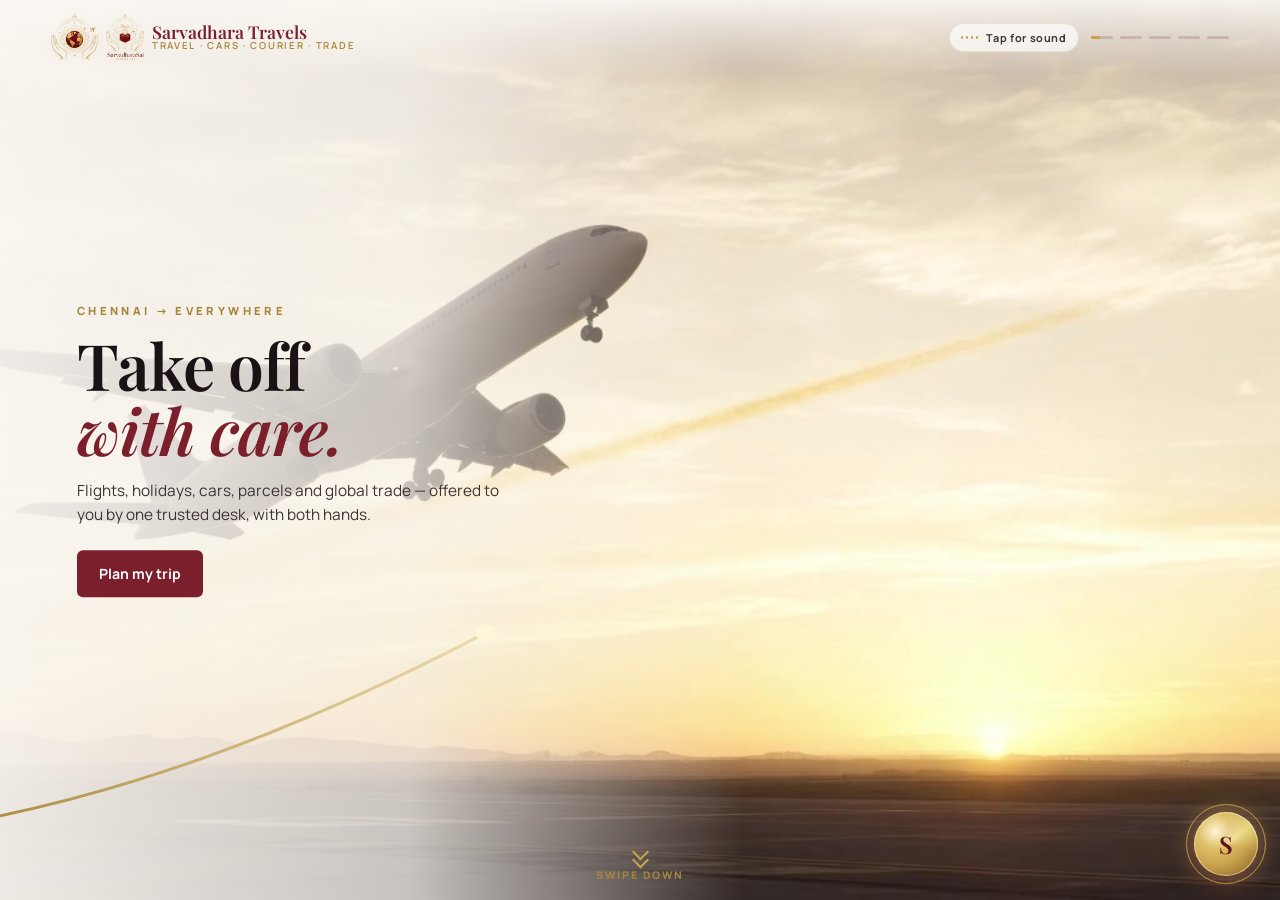
==== index.html @ 448e0106 "Sound fades out once any booking/enquiry starts" ====
<!doctype html><html lang="en"><head>
  <meta charset="UTF-8" />
  <meta name="viewport" content="width=device-width, initial-scale=1.0" />
  <meta name="google-site-verification" content="tMx1ZXSPIdaIU8Jpbs2BGnSeSw_jwKxsvkeBCyzR7Ts" />
  <title>Sarvadhara Travels | Travel Agency for India &amp; Worldwide | Flights, Passport &amp; Visa</title>
  <meta name="description" content="Sarvadhara Travels — trusted travel agency serving customers across India and worldwide. Flight, bus &amp; train tickets; passport &amp; visa assistance (Gulf, Asia, UK, USA, Schengen); tours; cargo; pet transport; export &amp; import. Assistance only — not a government office." />
  <meta name="keywords" content="travel agency India, online travel agency, international flight tickets, travel agency Chennai, flight tickets Chennai, passport assistance, visa assistance, tour packages, cargo, pet transport, spices export, coconut oil export, rice wheat export, SarvadharaSai Enterprises" />
  <meta name="robots" content="index, follow" />
  <link rel="canonical" href="https://sarvadharatravels.in/" />
  <link rel="icon" href="/favicon.ico" sizes="any" />
  <link rel="icon" type="image/png" sizes="48x48" href="/favicon-48.png" />
  <link rel="icon" type="image/png" sizes="96x96" href="/favicon-96.png" />
  <link rel="icon" type="image/png" sizes="192x192" href="/favicon-192.png" />
  <link rel="apple-touch-icon" sizes="180x180" href="/apple-touch-icon.png" />
  <link rel="manifest" href="/site.webmanifest" />
  <meta name="theme-color" content="#7A1F2B" />
  <meta property="og:type" content="website" />
  <meta property="og:site_name" content="Sarvadhara Travels" />
  <meta property="og:title" content="Sarvadhara Travels | Travel Agency for India &amp; Worldwide" />
  <meta property="og:description" content="Tickets, passport &amp; visa assistance, tours, cargo, pet transport, and export &amp; import — Chennai to the world. We assist — we are not a government office." />
  <meta property="og:url" content="https://sarvadharatravels.in/" />
  <meta property="og:image" content="https://sarvadharatravels.in/logo-512.png" />
  <meta property="og:locale" content="en_IN" />
  <meta name="twitter:card" content="summary_large_image" />
  <meta name="twitter:title" content="Sarvadhara Travels | Travel Agency Chennai &amp; Tamil Nadu" />
  <meta name="twitter:description" content="Flights, IRCTC, passport &amp; visa assistance, tours, cargo, pet transport, export &amp; import. Chennai &amp; across India." />
  
  <script type="application/ld+json">
  {
    "@context": "https://schema.org",
    "@graph": [
      {
        "@type": "Organization",
        "@id": "https://sarvadharatravels.in/#organization",
        "name": "Sarvadhara Travels",
        "url": "https://sarvadharatravels.in/",
        "logo": {
          "@type": "ImageObject",
          "url": "https://sarvadharatravels.in/logo-512.png",
          "width": 512,
          "height": 512
        },
        "image": "https://sarvadharatravels.in/logo-512.png",
        "email": "sarvadharatravels@gmail.com",
        "telephone": "+91-9940299543",
        "address": {
          "@type": "PostalAddress",
          "addressLocality": "Chennai",
          "addressRegion": "Tamil Nadu",
          "addressCountry": "IN"
        }
      },
      {
        "@type": "TravelAgency",
        "@id": "https://sarvadharatravels.in/#travelagency",
        "name": "Sarvadhara Travels",
        "url": "https://sarvadharatravels.in/",
        "email": "sarvadharatravels@gmail.com",
        "telephone": "+91-9940299543",
        "image": "https://sarvadharatravels.in/logo-512.png",
        "logo": "https://sarvadharatravels.in/logo-512.png",
        "priceRange": "$$",
        "address": {
          "@type": "PostalAddress",
          "addressLocality": "Chennai",
          "addressRegion": "Tamil Nadu",
          "addressCountry": "IN"
        },
        "areaServed": [
          {"@type": "City", "name": "Chennai"},
          {"@type": "Country", "name": "India"},
          {"@type": "Place", "name": "Worldwide"}
        ],
        "parentOrganization": {"@id": "https://sarvadharatravels.in/#organization"},
        "description": "Trusted travel agency for customers across India and worldwide, based in Chennai — flight, bus and train tickets; passport and visa application assistance; customised tours; domestic and international cargo; pet transport; export and import via SarvadharaSai Enterprises. We assist and arrange — we are not a government office, embassy or carrier."
      }
    ]
  }
  </script>
<link rel="preconnect" href="https://fonts.googleapis.com"><link rel="preconnect" href="https://fonts.gstatic.com" crossorigin>
<link href="https://fonts.googleapis.com/css2?family=Playfair+Display:ital,wght@0,500;0,600;0,700;1,500;1,600&family=Manrope:wght@400;500;600;700;800&display=swap" rel="stylesheet">
<link rel="stylesheet" href="3d/sarathi.css">
<style>
:root{--cream:#faf7f2;--maroon:#7A1F2B;--maroon-deep:#5c1520;--gold:#c9a24d;--gold-bright:#e0c06a;--gold-deep:#a6853a;--ink:#1a1214;--ink-soft:#3d3336;--muted:#6a6064;--line:#e8dfd0;--font:"Manrope",system-ui,sans-serif;--display:"Playfair Display",Georgia,serif}
*{box-sizing:border-box;margin:0;padding:0}html,body{height:100%;overflow:hidden;background:var(--cream);font-family:var(--font);color:var(--ink);-webkit-font-smoothing:antialiased}
body.free{overflow:auto}
.snd{display:inline-flex;align-items:center;gap:3px;background:rgba(255,255,255,.7);border:1px solid var(--line);border-radius:30px;padding:6px 11px;font:700 .68rem var(--font);color:var(--ink-soft);cursor:pointer;letter-spacing:.06em}.snd i{width:2px;height:10px;background:var(--gold);border-radius:2px;animation:eq 1s ease-in-out infinite}.snd i:nth-child(2){animation-delay:.2s}.snd i:nth-child(3){animation-delay:.4s}.snd span{margin-left:5px;white-space:nowrap}@media(max-width:820px){.snd{padding:6px 9px;font-size:.62rem}.brand span{font-size:1rem}}.snd.off i,.snd.wait i{animation:none;height:3px}@keyframes eq{50%{transform:scaleY(.3)}}
nav{position:fixed;top:0;left:0;right:0;z-index:30;display:flex;align-items:center;justify-content:space-between;padding:14px 4vw;background:linear-gradient(180deg,rgba(250,247,242,.92),rgba(250,247,242,0))}
.brand{display:flex;align-items:center;gap:8px;text-decoration:none}.brand img{height:46px;width:auto;filter:drop-shadow(0 1px 6px rgba(201,162,77,.35))}.brand span{font-family:var(--display);font-weight:600;font-size:1.1rem;color:var(--maroon);line-height:1.1}.brand small{display:block;font-family:var(--font);font-size:.6rem;letter-spacing:.18em;color:var(--gold-deep);text-transform:uppercase}
.dots{display:flex;gap:7px}.dots i{width:22px;height:3px;border-radius:2px;background:rgba(122,31,43,.18);overflow:hidden;position:relative}.dots i b{position:absolute;inset:0;background:var(--gold);transform:scaleX(0);transform-origin:left}
#reel{position:fixed;inset:0;overflow:hidden}
.sc{position:absolute;inset:0;opacity:0;visibility:hidden;transition:opacity 1.1s ease,visibility 0s 1.1s}
.sc.on{opacity:1;visibility:visible;transition:opacity 1.1s ease}
.sc video{position:absolute;inset:0;width:100%;height:100%;object-fit:cover;transform:scale(1.08);transition:transform 9s linear,clip-path 1.2s cubic-bezier(.7,0,.2,1);clip-path:circle(0% at var(--cx,50%) var(--cy,50%))}
.sc.on video{transform:scale(1);clip-path:circle(150% at var(--cx,50%) var(--cy,50%))}
.sc .veil{position:absolute;inset:0;background:linear-gradient(90deg,rgba(250,247,242,.94) 0%,rgba(250,247,242,.75) 32%,rgba(250,247,242,0) 58%)}
.copy{position:absolute;left:6vw;top:50%;transform:translateY(-50%);max-width:520px;z-index:2}
.eyebrow{font-size:.7rem;letter-spacing:.3em;text-transform:uppercase;color:var(--gold-deep);font-weight:800;margin-bottom:14px}
h1,h2{font-family:var(--display);font-weight:600;line-height:1.02;letter-spacing:-.015em;font-size:clamp(2.3rem,5vw,4.6rem)}h1 em,h2 em{font-style:italic;color:var(--maroon);display:block}
.w{display:inline-block;opacity:0;transform:translateY(.6em) rotate(3deg);filter:blur(6px)}
.sc.on .w{animation:wIn .9s cubic-bezier(.2,.8,.2,1) forwards;animation-delay:calc(.5s + var(--i)*.09s)}
@keyframes wIn{to{opacity:1;transform:none;filter:none}}
.lead{font-size:clamp(.95rem,1.2vw,1.08rem);line-height:1.6;color:var(--ink-soft);margin-top:16px;max-width:440px;opacity:0;transition:opacity .8s 1.3s}.sc.on .lead{opacity:1}
.cta{display:inline-flex;margin-top:22px;padding:14px 22px;border-radius:6px;background:var(--maroon);color:#fff;font-weight:700;font-size:.88rem;text-decoration:none;opacity:0;transition:opacity .8s 1.6s}.sc.on .cta{opacity:1}
#thread{position:fixed;inset:0;z-index:5;pointer-events:none;width:100%;height:100%}
#thread path{fill:none;stroke:url(#gg);stroke-width:.32;stroke-linecap:round;filter:drop-shadow(0 0 6px rgba(224,192,106,.9))}
#spark{fill:#fff6d8;filter:drop-shadow(0 0 10px #e0c06a) drop-shadow(0 0 22px #c9a24d)}
.fin .veil{background:radial-gradient(60% 50% at 50% 50%,rgba(250,247,242,0),rgba(250,247,242,.6))}
.fin .copy{left:0;right:0;top:auto;bottom:9vh;transform:none;margin:auto;text-align:center;max-width:none}
.fin-name{font-family:var(--display);font-size:clamp(3rem,8vw,6.4rem);font-weight:600;background:linear-gradient(100deg,#a6853a,#c9a24d 45%,#fff3cf 55%,#a6853a);background-size:250% 100%;-webkit-background-clip:text;background-clip:text;color:transparent;animation:sh 4s linear infinite}@keyframes sh{to{background-position:-250% 0}}
.fin-mean{display:flex;justify-content:center;gap:28px;color:var(--ink-soft);letter-spacing:.06em}.fin-mean b{font-family:var(--display);font-style:italic;color:var(--maroon);font-size:1.25rem}
.lq{margin-top:18px;background:rgba(255,255,255,.88);backdrop-filter:blur(8px);border:1px solid var(--gold);border-radius:12px;padding:12px;max-width:420px;opacity:0;transition:opacity .8s 1.8s}.sc.on .lq{opacity:1}
.lq-row{display:grid;grid-template-columns:1fr 1fr .8fr;gap:8px}.lq label span{display:block;font-size:.58rem;letter-spacing:.12em;text-transform:uppercase;color:var(--muted);font-weight:800}
.lq input{width:100%;border:0;border-bottom:1px solid var(--line);background:transparent;font:700 .95rem var(--font);padding:4px 0;outline:none}.lq input:focus{border-color:var(--gold)}
.lq-go{width:100%;margin-top:10px;padding:11px;border:0;border-radius:6px;background:var(--maroon);color:#fff;font:700 .86rem var(--font);cursor:pointer}
.lq-msg{font-size:.74rem;color:var(--muted);margin-top:8px}.lq-list{list-style:none;max-height:170px;overflow:auto}.lq-list li{display:flex;justify-content:space-between;gap:8px;align-items:center;padding:7px 0;border-top:1px solid var(--line);font-size:.8rem}.lq-list b{font-family:var(--display);color:var(--maroon);font-size:1.05rem}.lq-list a{color:var(--maroon);font-weight:800;text-decoration:none;white-space:nowrap}
.swipehint{position:fixed;left:50%;bottom:18px;transform:translateX(-50%);z-index:20;display:flex;flex-direction:column;align-items:center;gap:2px;font-size:.66rem;letter-spacing:.18em;text-transform:uppercase;color:var(--gold-deep);font-weight:800;transition:opacity .6s;pointer-events:none}
.swipehint i{width:12px;height:12px;border-right:2px solid var(--gold);border-bottom:2px solid var(--gold);transform:rotate(45deg);animation:ch 1.6s infinite}.swipehint i+i{animation-delay:.2s;margin-top:-6px}@keyframes ch{0%,100%{opacity:.2}50%{opacity:1}}
body.end .swipehint{opacity:0}@media(max-width:820px){body.s3 .swipehint{opacity:0}}
footer{position:fixed;left:0;right:0;bottom:0;z-index:25;background:#1a1214;color:#e8dccb;padding:26px 6vw 30px;transform:translateY(100%);transition:transform .9s cubic-bezier(.7,0,.2,1);display:flex;flex-wrap:wrap;gap:16px 40px;align-items:center;font-size:.86rem}
body.foot footer{transform:none}footer b{font-family:var(--display);font-size:1.3rem;color:var(--gold-bright);font-weight:600}footer a{color:var(--gold-bright);font-weight:700;text-decoration:none;margin-right:16px}
footer form{display:flex;flex-wrap:wrap;gap:8px;flex-basis:100%}footer input{flex:1 1 160px;background:#2a1f21;border:1px solid #5c4841;border-radius:6px;padding:11px;color:#fff;font:500 .86rem var(--font)}footer button{padding:11px 20px;border:0;border-radius:6px;background:var(--maroon);color:#fff;font:700 .86rem var(--font)}
@media (max-width:820px){.sc .veil{background:linear-gradient(0deg,rgba(250,247,242,.97) 0%,rgba(250,247,242,.88) 38%,rgba(250,247,242,0) 62%)}
.copy{top:auto;bottom:70px;transform:none;left:5vw;right:5vw}h1,h2{font-size:2.15rem}.lead{font-size:.9rem;margin-top:10px}.cta{margin-top:12px}
.has-q .lead{display:none}.lq{margin-top:10px;padding:10px}.lq-list{max-height:130px}.brand img+img,.brand small{display:none}.dots i{width:12px}}
</style></head><body>
<nav><a class="brand" href=""><img src="3d/img/logo-emblem-t.png" alt="Sarvadhara Travels"><img src="3d/img/enterprises-logo-t.png" alt="SarvadharaSai Enterprises"><span>Sarvadhara Travels<small>Travel · Cars · Courier · Trade</small></span></a><div style="display:flex;align-items:center;gap:12px"><button class="snd" id="snd" aria-pressed="true"><i></i><i></i><i></i><i></i><span>Sound on</span></button><div class="dots" id="dots"></div></div></nav>
<svg id="thread" viewBox="0 0 100 100" preserveAspectRatio="none" aria-hidden="true"><defs><linearGradient id="gg" x1="0" x2="1"><stop offset="0" stop-color="#a6853a"/><stop offset=".5" stop-color="#fff3cf"/><stop offset="1" stop-color="#c9a24d"/></linearGradient></defs><path id="tp" d=""/><circle id="spark" r="0.9"/></svg>
<main id="reel">
<section class="sc" data-v="scene1-flight" data-t="M-5 92 C 25 85, 55 60, 105 8"><video muted playsinline preload="none"></video><div class="veil"></div><div class="copy"><p class="eyebrow">Chennai → Everywhere</p><h1>Take off <em>with care.</em></h1><p class="lead">Flights, holidays, cars, parcels and global trade — offered to you by one trusted desk, with both hands.</p><a class="cta" href="https://wa.me/919940299543">Plan my trip</a></div></section>
<section class="sc" data-v="scene2-car" data-t="M105 8 C 80 40, 40 70, -5 78"><video muted playsinline preload="none"></video><div class="veil"></div><div class="copy"><p class="eyebrow">02 · Sarvadhara Car Rentals</p><h2>Land. Drive. <em>Arrive in style.</em></h2><p class="lead">Airport pickups, outstation trips and temple tours — clean cars, courteous drivers, the route already planned.</p><a class="cta" href="https://wa.me/919940299543">Book a car</a></div></section>
<section class="sc" data-v="scene3-courier" data-t="M-5 78 C 30 70, 60 30, 70 45 C 80 60, 55 70, 60 50 C 66 30, 90 30, 105 40"><video muted playsinline preload="none"></video><div class="veil"></div><div class="copy"><p class="eyebrow">03 · SarvadharaSai Courier &amp; Cargo</p><h2>Sealed with care. <em>Delivered to the door.</em></h2><p class="lead">All top carriers in one place. Live prices in seconds, pickup from your door, tracking every kilometre.</p>
<form class="lq" id="liveQuote" novalidate autocomplete="off"><div class="lq-row"><label><span>From PIN</span><input id="lqFrom" inputmode="numeric" maxlength="6" placeholder="600001" required></label><label><span>To PIN</span><input id="lqTo" inputmode="numeric" maxlength="6" placeholder="110001" required></label><label><span>Kg</span><input id="lqKg" type="number" min="0.1" step="0.1" value="1" required></label></div><button class="lq-go" type="submit">Get live quote</button><p class="lq-msg" id="lqMsg" aria-live="polite">Live prices from top carriers, in seconds.</p><ol class="lq-list" id="lqList"></ol></form></div></section>
<section class="sc" data-v="scene4-ship" data-t="M105 40 C 85 55, 75 62, 60 60 S 35 70, 25 66 S 5 72, -5 70"><video muted playsinline preload="none"></video><div class="veil"></div><div class="copy"><p class="eyebrow">04 · SarvadharaSai Export · Import</p><h2>From Indian hands <em>to the world's shelves.</em></h2><p class="lead">Sourcing, documentation and freight for growing brands — spices, textiles and handicrafts, lifted onto the world stage.</p><a class="cta" href="https://wa.me/919940299543">Talk trade</a></div></section>
<section class="sc fin" data-v="scene5-ending" data-t="M-5 70 C 20 75, 35 60, 50 42 C 65 60, 80 75, 105 70 M50 42 m-9 0 a9 9 0 1 0 18 0 a9 9 0 1 0 -18 0"><video muted playsinline preload="none"></video><div class="veil"></div><div class="copy"><h2 class="fin-name">Sarvadhara</h2><div class="fin-mean"><span><b>Sarva</b> · all</span><span><b>Dhara</b> · held</span></div><p class="lead" style="margin:12px auto 0">Every journey, held with both hands.</p></div></section>
</main>
<div class="swipehint" id="hint"><i></i><i></i><span>Swipe down</span></div>
<footer id="foot"><div><b>Every journey starts with a hello.</b><p>Flights, car rentals, parcels or global trade — tell our desk what you have in mind.</p></div><div><a href="tel:+919940299543">Call +91 99402 99543</a><a href="https://wa.me/919940299543">WhatsApp</a><a href="mailto:sarvadharatravels@gmail.com">Email</a><a href="terms.html">Terms</a></div>
<form action="https://formsubmit.co/sarvadharatravels@gmail.com" method="POST"><input type="hidden" name="_subject" value="New enquiry - Sarvadhara Travels"><input type="hidden" name="_captcha" value="false"><input type="hidden" name="_template" value="table"><input type="hidden" name="enquiry_type" value="Homepage enquiry"><input name="name" placeholder="Your name" required><input name="phone" type="tel" placeholder="Phone / WhatsApp" required><input name="message" placeholder="Flights, car, courier or trade?"><button type="submit">Send enquiry</button></form></footer>
<script>
(()=>{const S=[...document.querySelectorAll('.sc')],N=S.length,dots=document.getElementById('dots'),tp=document.getElementById('tp'),sp=document.getElementById('spark'),B=document.body;
const mob=matchMedia('(max-aspect-ratio:1/1)').matches,suf=mob?'-mobile.mp4':'-web.mp4';
S.forEach((s,i)=>{dots.insertAdjacentHTML('beforeend','<i><b></b></i>');s.querySelectorAll('h1,h2:not(.fin-name)').forEach(h=>{let k=0;const wrap=n=>{[...n.childNodes].forEach(c=>{if(c.nodeType==3){const f=document.createDocumentFragment();c.textContent.split(/(\s+)/).forEach(t=>{if(!t.trim()){f.append(t);return}const w=document.createElement('span');w.className='w';w.style.setProperty('--i',k++);w.textContent=t;f.append(w)});c.replaceWith(f)}else wrap(c)})};wrap(h)});
 const v=s.querySelector('video');v.poster='preview/media/'+s.dataset.v+'-poster.jpg';v.addEventListener('ended',()=>{if(cur===i)auto()})});
const bars=[...dots.querySelectorAll('b')];let cur=-1,lock=0,raf=0,foot=false;
const load=i=>{const v=S[i]&&S[i].querySelector('video');if(v&&!v.src){v.src='preview/media/'+S[i].dataset.v+suf;v.preload='auto';v.load()}};
function draw(i){cancelAnimationFrame(raf);tp.setAttribute('d',S[i].dataset.t);const L=tp.getTotalLength();tp.style.strokeDasharray=L;const v=S[i].querySelector('video'),t0=performance.now();
 const step=now=>{const d=(v.duration&&!isNaN(v.duration))?v.duration*1000:8000,p=Math.min(1,Math.max(v.currentTime*1000,(now-t0)*.98)/d),e=p<.5?2*p*p:1-Math.pow(-2*p+2,2)/2;
  tp.style.strokeDashoffset=L*(1-e);const pt=tp.getPointAtLength(L*e);sp.setAttribute('cx',pt.x);sp.setAttribute('cy',pt.y);bars.forEach((b,j)=>b.style.transform='scaleX('+(j<i?1:j==i?p:0)+')');if(p<1)raf=requestAnimationFrame(step)};raf=requestAnimationFrame(step)}
function go(i){if(i<0)return;if(i>=N){setFoot(true);return}if(foot){setFoot(false);if(i===cur)return}if(i===cur)return;
 load(i);load(i+1);const prev=S[cur];cur=i;const s=S[i],v=s.querySelector('video');const sp0=sp.getAttribute('cx');s.style.setProperty('--cx',(sp0||50)+'%');s.style.setProperty('--cy',(sp.getAttribute('cy')||50)+'%');
 S.forEach(x=>x!==s&&x.classList.remove('on'));s.classList.add('on');v.currentTime=0;window.__applySnd&&__applySnd();const pl=v.play();pl&&pl.catch(()=>{});
 if(prev){const pv=prev.querySelector('video');setTimeout(()=>{if(!prev.classList.contains('on'))pv.pause()},1200)}
 B.classList.toggle("end",i===N-1);B.classList.toggle("s3",i===2);draw(i);lock=performance.now()}
function setFoot(on){foot=on;B.classList.toggle('foot',on)}
let held=0;const busy=()=>{const a=document.activeElement;return(a&&a.tagName==='INPUT')||document.querySelector('.has-q')||document.hidden||performance.now()-held<3000};
function auto(){if(busy()){setTimeout(()=>{if(S[cur].querySelector('video').ended)auto()},2500);return}if(cur<N-1)go(cur+1);else setFoot(true)}
const nav=d=>{if(performance.now()-lock<1100)return;lock=performance.now();go(cur+d)};
const skip=t=>t.closest&&(t.closest('input,textarea,.lq-list,#sarathi,.sarathi,footer form'));
addEventListener('wheel',e=>{if(skip(e.target))return;e.preventDefault();if(Math.abs(e.deltaY)>12)nav(e.deltaY>0?1:-1)},{passive:false});
let ty=null;addEventListener('touchstart',e=>{ty=skip(e.target)?null:e.touches[0].clientY},{passive:true});
addEventListener('touchmove',e=>{if(ty!==null)e.preventDefault()},{passive:false});
addEventListener('touchend',e=>{if(ty===null)return;const dy=ty-e.changedTouches[0].clientY;ty=null;if(Math.abs(dy)>40)nav(dy>0?1:-1)},{passive:true});
addEventListener('keydown',e=>{if(skip(e.target))return;if(['ArrowDown','PageDown',' '].includes(e.key)){e.preventDefault();nav(1)}if(['ArrowUp','PageUp'].includes(e.key)){e.preventDefault();nav(-1)}});
document.addEventListener('input',()=>held=performance.now());
document.addEventListener('visibilitychange',()=>{const v=S[cur]&&S[cur].querySelector('video');if(!v)return;document.hidden?v.pause():(!v.ended&&v.play().catch(()=>{}))});
const sb=document.getElementById('snd');let snd=localStorage.getItem('sv-sound')!=='off',unl=false,quiet=false;
const hush=()=>{if(quiet)return;quiet=true;S.forEach(s=>{const v=s.querySelector('video');const f=setInterval(()=>{v.volume=Math.max(0,v.volume-.1);if(v.volume<=0){clearInterval(f);v.muted=true}},40)});sui()};
document.addEventListener('focusin',e=>{if(e.target.matches('input,textarea,select'))hush()});
document.addEventListener('click',e=>{if(e.target.closest('.cta,.lq-go,.lq-list a,footer a,footer button,a[href*="wa.me"],a[href*="tel:"],a[href*="book"],a[href*=".html"],#sarathi,.sarathi,[class*=sarathi]'))hush()},true);
new MutationObserver(()=>{if(B.classList.contains('foot'))hush()}).observe(B,{attributes:true,attributeFilter:['class']});
const sui=()=>{sb.classList.toggle('off',!snd);sb.classList.toggle('wait',snd&&!unl);sb.querySelector('span').textContent=(!snd||quiet)?'Sound off':unl?'Sound on':'Tap for sound';sb.classList.toggle('off',!snd||quiet);sb.setAttribute('aria-pressed',snd)};
window.__applySnd=()=>{S.forEach((s,j)=>{const v=s.querySelector('video');v.muted=!(snd&&unl&&!quiet&&j===cur);v.volume=1})};
const unlock=()=>{if(unl)return;unl=true;sui();__applySnd()};['pointerdown','touchend','keydown','wheel'].forEach(t=>addEventListener(t,unlock,{once:false,passive:true}));
sb.addEventListener('click',e=>{e.stopPropagation();if(!unl){unl=true}else if(quiet){quiet=false;snd=true}else{snd=!snd;localStorage.setItem('sv-sound',snd?'on':'off')}sui();__applySnd()});sui();
go(0)})();
</script>
<script>
(()=>{const f=document.getElementById('liveQuote');if(!f)return;const $=i=>document.getElementById(i),msg=$('lqMsg'),list=$('lqList'),btn=f.querySelector('.lq-go');
const API='https://shiprocket-rates.sarvadhara.workers.dev/rates';const esc=t=>String(t).replace(/[&<>"]/g,c=>({'&':'&amp;','<':'&lt;','>':'&gt;','"':'&quot;'}[c]));
const sec=f.closest('section');addEventListener('scroll',()=>{if(!sec.classList.contains('has-q'))return;const b=sec.getBoundingClientRect();if(b.bottom<innerHeight*.5||b.top>innerHeight*.5){sec.classList.remove('has-q');document.body.classList.remove('q-open')}},{passive:true});
$('lqJump')&&$('lqJump').addEventListener('click',e=>{e.preventDefault();f.scrollIntoView({behavior:'smooth',block:'center'});setTimeout(()=>$('lqFrom').focus({preventScroll:true}),500)});
f.addEventListener('submit',async e=>{e.preventDefault();const a=$('lqFrom').value.trim(),b=$('lqTo').value.trim(),w=parseFloat($('lqKg').value);list.innerHTML='';
 if(!/^\d{6}$/.test(a)){msg.textContent='Enter a 6-digit pickup PIN.';$('lqFrom').focus();return}
 if(!/^\d{6}$/.test(b)){msg.textContent='Enter a 6-digit delivery PIN.';$('lqTo').focus();return}
 if(!(w>0)){msg.textContent='Enter the parcel weight in kg.';$('lqKg').focus();return}
 msg.textContent='Fetching live prices…';btn.disabled=true;
 try{const r=await fetch(API+'?'+new URLSearchParams({pickup:a,delivery:b,weight:String(w),cod:'0'}),{headers:{Accept:'application/json'}});const d=await r.json();
  if(!r.ok||!d.couriers||!d.couriers.length)throw 0;
  const c=d.couriers.slice().sort((x,y)=>x.price-y.price).slice(0,4);
  f.closest('section').classList.add('has-q');document.body.classList.add('q-open');msg.textContent='Best live prices for '+w+' kg, '+a+' to '+b+':';
  list.innerHTML=c.map((x,i)=>{const q=new URLSearchParams({pickup:a,delivery:b,weight:w});return '<li style="animation-delay:'+(i*.09)+'s"><b>₹'+Math.round(x.price)+'</b><span class="n">'+esc(x.name)+(x.etd?'<small>Est. delivery '+esc(x.etd)+'</small>':'')+'</span><a href="courier.html?'+q+'#book">Book →</a></li>'}).join('');
 }catch(_){msg.innerHTML='Live prices are busy right now. <a href="courier.html#book">Get a quote on the courier page</a> or <a href="https://wa.me/919940299543">WhatsApp us</a>.'}
 finally{btn.disabled=false}});})();
</script>
<script src="3d/sarathi.js"></script>
</body></html>
---- 3d/sarathi.css ----
/* Sarathi AI — living gold orb + glass panel. The only floating element on the page. */
.sx-orb{position:fixed;right:22px;bottom:24px;z-index:60;width:64px;height:64px;border-radius:50%;border:0;cursor:pointer;padding:0;background:radial-gradient(circle at 34% 30%,#fff6d6 0%,#e0c06a 28%,#c9a24d 55%,#7a5a1f 100%);box-shadow:0 10px 30px rgba(122,31,43,.35),0 0 0 1px rgba(255,236,180,.6) inset,0 0 26px rgba(224,192,106,.55);transition:transform .5s cubic-bezier(.2,.8,.2,1),box-shadow .5s}
.sx-orb:before,.sx-orb:after{content:"";position:absolute;inset:-8px;border-radius:50%;border:1px solid rgba(201,162,77,.55);animation:sxRing 3.6s ease-out infinite}
.sx-orb:after{animation-delay:1.8s}
@keyframes sxRing{from{transform:scale(.85);opacity:.9}to{transform:scale(1.45);opacity:0}}
.sx-orb .core{position:absolute;inset:0;border-radius:50%;background:conic-gradient(from 0deg,transparent,rgba(255,255,255,.55),transparent 30%);animation:sxSpin 6s linear infinite;mix-blend-mode:overlay}
@keyframes sxSpin{to{transform:rotate(360deg)}}
.sx-orb b{position:relative;font:600 1.5rem/64px "Playfair Display",serif;color:#5c1520}
.sx-orb.near{transform:scale(1.1);box-shadow:0 14px 40px rgba(122,31,43,.4),0 0 46px rgba(224,192,106,.85)}
.sx-tip{position:fixed;right:96px;bottom:42px;z-index:60;font:800 .72rem Manrope,sans-serif;letter-spacing:.14em;text-transform:uppercase;color:#7A1F2B;background:none;opacity:0;transform:translateX(10px);transition:.5s;pointer-events:none}
.sx-tip:after{content:"";display:inline-block;width:26px;height:1px;background:#c9a24d;vertical-align:middle;margin-left:10px}
.sx-orb.near+.sx-tip,.sx-tip.show{opacity:1;transform:none}
.sx-panel{position:fixed;right:22px;bottom:100px;z-index:61;width:min(380px,calc(100vw - 32px));max-height:min(560px,calc(100vh - 140px));display:flex;flex-direction:column;border-radius:26px;overflow:hidden;
 background:linear-gradient(160deg,rgba(122,31,43,.86),rgba(60,14,22,.9));backdrop-filter:blur(22px) saturate(1.3);-webkit-backdrop-filter:blur(22px) saturate(1.3);border:1px solid rgba(224,192,106,.45);box-shadow:0 30px 90px rgba(26,18,20,.45);color:#fff7e6;font-family:Manrope,sans-serif;
 transform-origin:calc(100% - 32px) calc(100% + 46px);transform:scale(.2);opacity:0;pointer-events:none;transition:transform .55s cubic-bezier(.2,.9,.2,1.05),opacity .35s}
.sx-panel.open{transform:none;opacity:1;pointer-events:auto}
.sx-head{display:flex;align-items:center;gap:12px;padding:18px 18px 12px;border-bottom:1px solid rgba(224,192,106,.2)}
.sx-head .mini{width:36px;height:36px;border-radius:50%;background:radial-gradient(circle at 34% 30%,#fff6d6,#c9a24d 60%,#7a5a1f);box-shadow:0 0 18px rgba(224,192,106,.6)}
.sx-head h3{font:600 1.15rem "Playfair Display",serif;color:#f0d78a}.sx-head small{display:block;font-size:.62rem;letter-spacing:.16em;text-transform:uppercase;color:#d9c7a8}
.sx-x{margin-left:auto;background:none;border:0;color:#f0d78a;font-size:1.4rem;cursor:pointer;width:36px;height:36px}
.sx-wave{display:flex;gap:3px;align-items:center;height:18px;margin-left:6px}.sx-wave i{width:3px;height:4px;border-radius:2px;background:#e0c06a;transition:height .2s}
.sx-panel.think .sx-wave i{animation:sxWave .9s ease-in-out infinite}.sx-wave i:nth-child(2){animation-delay:.12s!important}.sx-wave i:nth-child(3){animation-delay:.24s!important}.sx-wave i:nth-child(4){animation-delay:.36s!important}.sx-wave i:nth-child(5){animation-delay:.48s!important}
@keyframes sxWave{50%{height:17px}}
.sx-log{flex:1;overflow:auto;padding:14px 18px;display:flex;flex-direction:column;gap:10px;font-size:.88rem;line-height:1.55}
.sx-m{max-width:88%;animation:sxIn .45s cubic-bezier(.2,.8,.2,1) both}.sx-m.bot{align-self:flex-start;color:#fff7e6}.sx-m.bot:before{content:"";display:inline-block;width:14px;height:1px;background:#c9a24d;vertical-align:middle;margin-right:8px}
.sx-m.me{align-self:flex-end;color:#f0d78a;text-align:right;font-weight:700}
@keyframes sxIn{from{opacity:0;transform:translateY(8px)}}
.sx-chips{display:flex;flex-wrap:wrap;gap:8px;padding:0 18px 12px}
.sx-chips button{background:rgba(255,247,230,.06);border:1px solid rgba(224,192,106,.5);color:#f0d78a;border-radius:30px;padding:7px 13px;font:700 .74rem Manrope,sans-serif;cursor:pointer;transition:.25s}.sx-chips button:hover{background:#c9a24d;color:#5c1520}
.sx-form{display:flex;gap:8px;padding:12px 14px 16px;border-top:1px solid rgba(224,192,106,.2)}
.sx-form input{flex:1;background:rgba(255,247,230,.08);border:1px solid rgba(224,192,106,.35);border-radius:30px;padding:10px 14px;color:#fff;font:500 .86rem Manrope,sans-serif;outline:none}.sx-form input::placeholder{color:#cdb99a}
.sx-form button{background:#c9a24d;color:#5c1520;border:0;border-radius:30px;padding:0 16px;font:800 .8rem Manrope,sans-serif;cursor:pointer}
.sx-m a{color:#f0d78a}
@media(max-width:820px){.sx-orb{width:56px;height:56px;right:16px;bottom:calc(16px + env(safe-area-inset-bottom))}.sx-orb b{line-height:56px;font-size:1.3rem}.sx-tip{display:none}
 .sx-panel{right:0;left:0;bottom:0;width:100%;max-height:78vh;border-radius:24px 24px 0 0;transform:translateY(105%);transform-origin:center bottom;padding-bottom:env(safe-area-inset-bottom)}.sx-panel.open{transform:none}}
@media(prefers-reduced-motion:reduce){.sx-orb:before,.sx-orb:after,.sx-orb .core,.sx-panel.think .sx-wave i,.sx-m{animation:none!important}.sx-panel,.sx-orb,.sx-tip{transition:none!important}}
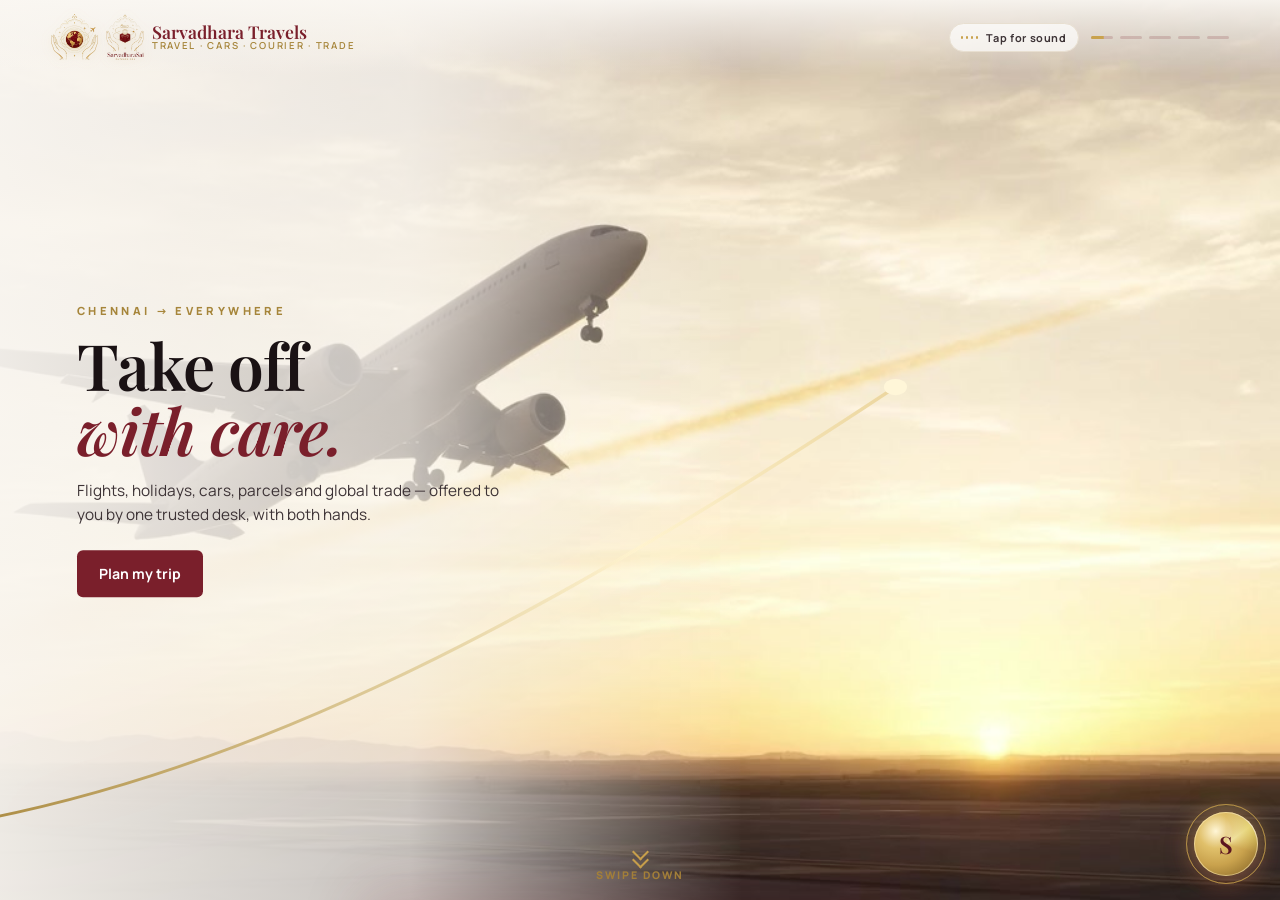
==== commit 99845e9c: "Final scene: Book with us service picker with per-service booking forms" ====
--- a/index.html
+++ b/index.html
@@ -120,6 +120,13 @@
 footer{position:fixed;left:0;right:0;bottom:0;z-index:25;background:#1a1214;color:#e8dccb;padding:26px 6vw 30px;transform:translateY(100%);transition:transform .9s cubic-bezier(.7,0,.2,1);display:flex;flex-wrap:wrap;gap:16px 40px;align-items:center;font-size:.86rem}
 body.foot footer{transform:none}footer b{font-family:var(--display);font-size:1.3rem;color:var(--gold-bright);font-weight:600}footer a{color:var(--gold-bright);font-weight:700;text-decoration:none;margin-right:16px}
 footer form{display:flex;flex-wrap:wrap;gap:8px;flex-basis:100%}footer input{flex:1 1 160px;background:#2a1f21;border:1px solid #5c4841;border-radius:6px;padding:11px;color:#fff;font:500 .86rem var(--font)}footer button{padding:11px 20px;border:0;border-radius:6px;background:var(--maroon);color:#fff;font:700 .86rem var(--font)}
+.fin .copy{background:radial-gradient(50% 60% at 50% 60%,rgba(250,247,242,.85),rgba(250,247,242,0));padding:30px 0 10px}.bk{margin:18px auto 0;max-width:760px;pointer-events:auto}.bk-t{font-size:.66rem;letter-spacing:.28em;text-transform:uppercase;color:var(--gold-deep);font-weight:800;margin-bottom:10px}
+.bk-chips{display:flex;flex-wrap:wrap;justify-content:center;gap:8px}.bk-chips button{border:1px solid var(--gold);background:rgba(255,255,255,.82);backdrop-filter:blur(6px);color:var(--maroon);font:700 .8rem var(--font);padding:10px 15px;border-radius:40px;cursor:pointer;transition:.25s}.bk-chips button:hover,.bk-chips button.on{background:var(--maroon);color:#fff;border-color:var(--maroon)}
+.bk-sheet{position:fixed;left:50%;bottom:0;transform:translate(-50%,105%);width:min(560px,100%);z-index:28;background:#fffdf8;border:1px solid var(--gold);border-bottom:0;border-radius:18px 18px 0 0;box-shadow:0 -20px 60px rgba(122,31,43,.18);padding:20px 20px 24px;transition:transform .55s cubic-bezier(.2,.8,.2,1);text-align:left}
+body.bk-open .bk-sheet{transform:translate(-50%,0)}@media(max-width:820px){.bk-sheet{padding-bottom:74px}}.bk-sheet h3{font-family:var(--display);color:var(--maroon);font-size:1.5rem;font-weight:600;margin-bottom:12px}.bk-x{position:absolute;right:14px;top:12px;border:0;background:none;font-size:1.5rem;color:var(--muted);cursor:pointer}
+.bk-g{display:grid;grid-template-columns:1fr 1fr;gap:10px}.bk-g label{font-size:.6rem;letter-spacing:.12em;text-transform:uppercase;color:var(--muted);font-weight:800}.bk-g input,.bk-g select{display:block;width:100%;margin-top:3px;border:0;border-bottom:1px solid var(--line);background:transparent;font:600 .92rem var(--font);color:var(--ink);padding:6px 0;outline:none}.bk-g input:focus{border-color:var(--gold)}.bk-g .w2{grid-column:1/-1}
+.bk-send{width:100%;margin-top:16px;padding:13px;border:0;border-radius:6px;background:var(--maroon);color:#fff;font:700 .9rem var(--font);cursor:pointer}.bk-note{font-size:.72rem;color:var(--muted);margin-top:8px;text-align:center}.bk-note a{color:var(--maroon);font-weight:700}
+@media(max-width:820px){.fin .copy{bottom:64px}.fin-name{font-size:2.9rem}.bk{margin-top:12px}.bk-chips button{font-size:.72rem;padding:8px 11px}.fin .lead{display:none}}
 @media (max-width:820px){.sc .veil{background:linear-gradient(0deg,rgba(250,247,242,.97) 0%,rgba(250,247,242,.88) 38%,rgba(250,247,242,0) 62%)}
 .copy{top:auto;bottom:70px;transform:none;left:5vw;right:5vw}h1,h2{font-size:2.15rem}.lead{font-size:.9rem;margin-top:10px}.cta{margin-top:12px}
 .has-q .lead{display:none}.lq{margin-top:10px;padding:10px}.lq-list{max-height:130px}.brand img+img,.brand small{display:none}.dots i{width:12px}}
@@ -132,8 +139,25 @@
 <section class="sc" data-v="scene3-courier" data-t="M-5 78 C 30 70, 60 30, 70 45 C 80 60, 55 70, 60 50 C 66 30, 90 30, 105 40"><video muted playsinline preload="none"></video><div class="veil"></div><div class="copy"><p class="eyebrow">03 · SarvadharaSai Courier &amp; Cargo</p><h2>Sealed with care. <em>Delivered to the door.</em></h2><p class="lead">All top carriers in one place. Live prices in seconds, pickup from your door, tracking every kilometre.</p>
 <form class="lq" id="liveQuote" novalidate autocomplete="off"><div class="lq-row"><label><span>From PIN</span><input id="lqFrom" inputmode="numeric" maxlength="6" placeholder="600001" required></label><label><span>To PIN</span><input id="lqTo" inputmode="numeric" maxlength="6" placeholder="110001" required></label><label><span>Kg</span><input id="lqKg" type="number" min="0.1" step="0.1" value="1" required></label></div><button class="lq-go" type="submit">Get live quote</button><p class="lq-msg" id="lqMsg" aria-live="polite">Live prices from top carriers, in seconds.</p><ol class="lq-list" id="lqList"></ol></form></div></section>
 <section class="sc" data-v="scene4-ship" data-t="M105 40 C 85 55, 75 62, 60 60 S 35 70, 25 66 S 5 72, -5 70"><video muted playsinline preload="none"></video><div class="veil"></div><div class="copy"><p class="eyebrow">04 · SarvadharaSai Export · Import</p><h2>From Indian hands <em>to the world's shelves.</em></h2><p class="lead">Sourcing, documentation and freight for growing brands — spices, textiles and handicrafts, lifted onto the world stage.</p><a class="cta" href="https://wa.me/919940299543">Talk trade</a></div></section>
-<section class="sc fin" data-v="scene5-ending" data-t="M-5 70 C 20 75, 35 60, 50 42 C 65 60, 80 75, 105 70 M50 42 m-9 0 a9 9 0 1 0 18 0 a9 9 0 1 0 -18 0"><video muted playsinline preload="none"></video><div class="veil"></div><div class="copy"><h2 class="fin-name">Sarvadhara</h2><div class="fin-mean"><span><b>Sarva</b> · all</span><span><b>Dhara</b> · held</span></div><p class="lead" style="margin:12px auto 0">Every journey, held with both hands.</p></div></section>
+<section class="sc fin" data-v="scene5-ending" data-t="M-5 70 C 20 75, 35 60, 50 42 C 65 60, 80 75, 105 70 M50 42 m-9 0 a9 9 0 1 0 18 0 a9 9 0 1 0 -18 0"><video muted playsinline preload="none"></video><div class="veil"></div><div class="copy"><h2 class="fin-name">Sarvadhara</h2><div class="fin-mean"><span><b>Sarva</b> · all</span><span><b>Dhara</b> · held</span></div><p class="lead" style="margin:12px auto 0">Every journey, held with both hands.</p><div class="bk"><p class="bk-t">Book with us · choose a service</p><div class="bk-chips" id="bkChips"><button data-k="flight">✈ Flights</button><button data-k="holiday">🌴 Holidays &amp; Tours</button><button data-k="hotel">🏨 Hotels</button><button data-k="car">🚘 Car Rental</button><button data-k="visa">🛂 Passport &amp; Visa</button><button data-k="courier">📦 Courier</button><button data-k="trade">🚢 Export · Import</button></div></div></div></section>
 </main>
+<div class="bk-sheet" id="bkSheet" role="dialog" aria-label="Booking"><button class="bk-x" id="bkX" aria-label="Close">×</button><h3 id="bkH">Book</h3><form id="bkF" action="https://formsubmit.co/sarvadharatravels@gmail.com" method="POST"><input type="hidden" name="_subject" id="bkSub" value="New booking request - Sarvadhara"><input type="hidden" name="_captcha" value="false"><input type="hidden" name="_template" value="table"><input type="hidden" name="service" id="bkSvc"><input type="text" name="_honey" style="display:none" tabindex="-1" autocomplete="off"><div class="bk-g" id="bkG"></div><div class="bk-g" style="margin-top:10px"><label>Your name<input name="name" required autocomplete="name"></label><label>Phone / WhatsApp<input name="phone" type="tel" required autocomplete="tel"></label></div><button class="bk-send" type="submit">Send booking request</button><p class="bk-note">Our desk confirms the best price on WhatsApp or a call · <a href="https://wa.me/919940299543">WhatsApp now</a></p></form></div>
+<script>
+(()=>{const F={flight:['Flight booking',[['From','from','Chennai'],['To','to','Dubai'],['Travel date','date','','date'],['Passengers','passengers','1','number']]],
+holiday:['Holidays & Tours',[['Destination','tour_destination','Kerala, Dubai, Singapore…','','w2'],['Start date','tour_start','','date'],['Travellers','tour_pax','2','number']]],
+hotel:['Hotel booking',[['City / hotel','hotel_city','Where to stay','','w2'],['Check-in','checkin','','date'],['Nights','nights','2','number'],['Guests','guests','2','number'],['Rooms','rooms','1','number']]],
+car:['Car rental',[['Pickup','pickup','Chennai Airport'],['Drop','drop','Destination'],['Date','date','','date'],['Car type','car_type','Sedan / SUV / Innova']]],
+visa:['Passport & Visa assistance',[['Service','doc_service','Visa for UAE, passport renewal…','','w2'],['Applicants','doc_applicants','1','number'],['City','doc_city','Chennai']]],
+trade:['Export · Import enquiry',[['Product','trade_product','Spices, textiles…','','w2'],['Destination country','trade_destination','UAE, USA…'],['Quantity','trade_qty','e.g. 500 kg']]]};
+const $=i=>document.getElementById(i),B=document.body;
+document.getElementById('bkChips').addEventListener('click',e=>{const b=e.target.closest('button');if(!b)return;const k=b.dataset.k;
+ if(k==='courier'){location.href='courier.html#book';return}if(k==='trade'&&false)return;
+ document.querySelectorAll('#bkChips button').forEach(x=>x.classList.toggle('on',x===b));const [t,fs]=F[k];$('bkH').textContent=t;$('bkSvc').value=t;$('bkSub').value='New booking request - '+t;
+ $('bkG').innerHTML=fs.map(([l,n,ph,ty,c])=>'<label'+(c?' class="'+c+'"':'')+'>'+l+'<input name="'+n+'" '+(ty?'type="'+ty+'" ':'')+(ty==='number'?'min="1" value="'+ph+'"':'placeholder="'+ph+'"')+'></label>').join('');
+ B.classList.add('bk-open')});
+$('bkX').addEventListener('click',()=>{B.classList.remove('bk-open');document.querySelectorAll('#bkChips button').forEach(x=>x.classList.remove('on'))});
+})();
+</script>
 <div class="swipehint" id="hint"><i></i><i></i><span>Swipe down</span></div>
 <footer id="foot"><div><b>Every journey starts with a hello.</b><p>Flights, car rentals, parcels or global trade — tell our desk what you have in mind.</p></div><div><a href="tel:+919940299543">Call +91 99402 99543</a><a href="https://wa.me/919940299543">WhatsApp</a><a href="mailto:sarvadharatravels@gmail.com">Email</a><a href="terms.html">Terms</a></div>
 <form action="https://formsubmit.co/sarvadharatravels@gmail.com" method="POST"><input type="hidden" name="_subject" value="New enquiry - Sarvadhara Travels"><input type="hidden" name="_captcha" value="false"><input type="hidden" name="_template" value="table"><input type="hidden" name="enquiry_type" value="Homepage enquiry"><input name="name" placeholder="Your name" required><input name="phone" type="tel" placeholder="Phone / WhatsApp" required><input name="message" placeholder="Flights, car, courier or trade?"><button type="submit">Send enquiry</button></form></footer>
@@ -153,10 +177,10 @@
  if(prev){const pv=prev.querySelector('video');setTimeout(()=>{if(!prev.classList.contains('on'))pv.pause()},1200)}
  B.classList.toggle("end",i===N-1);B.classList.toggle("s3",i===2);draw(i);lock=performance.now()}
 function setFoot(on){foot=on;B.classList.toggle('foot',on)}
-let held=0;const busy=()=>{const a=document.activeElement;return(a&&a.tagName==='INPUT')||document.querySelector('.has-q')||document.hidden||performance.now()-held<3000};
-function auto(){if(busy()){setTimeout(()=>{if(S[cur].querySelector('video').ended)auto()},2500);return}if(cur<N-1)go(cur+1);else setFoot(true)}
+let held=0;const busy=()=>{const a=document.activeElement;return(a&&a.tagName==='INPUT')||B.classList.contains('bk-open')||document.querySelector('.has-q')||document.hidden||performance.now()-held<3000};
+function auto(){if(busy()){setTimeout(()=>{if(S[cur].querySelector('video').ended)auto()},2500);return}if(cur<N-1)go(cur+1)}
 const nav=d=>{if(performance.now()-lock<1100)return;lock=performance.now();go(cur+d)};
-const skip=t=>t.closest&&(t.closest('input,textarea,.lq-list,#sarathi,.sarathi,footer form'));
+const skip=t=>t.closest&&(t.closest('.bk-sheet,input,textarea,.lq-list,#sarathi,.sarathi,footer form'));
 addEventListener('wheel',e=>{if(skip(e.target))return;e.preventDefault();if(Math.abs(e.deltaY)>12)nav(e.deltaY>0?1:-1)},{passive:false});
 let ty=null;addEventListener('touchstart',e=>{ty=skip(e.target)?null:e.touches[0].clientY},{passive:true});
 addEventListener('touchmove',e=>{if(ty!==null)e.preventDefault()},{passive:false});
@@ -167,7 +191,7 @@
 const sb=document.getElementById('snd');let snd=localStorage.getItem('sv-sound')!=='off',unl=false,quiet=false;
 const hush=()=>{if(quiet)return;quiet=true;S.forEach(s=>{const v=s.querySelector('video');const f=setInterval(()=>{v.volume=Math.max(0,v.volume-.1);if(v.volume<=0){clearInterval(f);v.muted=true}},40)});sui()};
 document.addEventListener('focusin',e=>{if(e.target.matches('input,textarea,select'))hush()});
-document.addEventListener('click',e=>{if(e.target.closest('.cta,.lq-go,.lq-list a,footer a,footer button,a[href*="wa.me"],a[href*="tel:"],a[href*="book"],a[href*=".html"],#sarathi,.sarathi,[class*=sarathi]'))hush()},true);
+document.addEventListener('click',e=>{if(e.target.closest('.bk-chips button,.cta,.lq-go,.lq-list a,footer a,footer button,a[href*="wa.me"],a[href*="tel:"],a[href*="book"],a[href*=".html"],#sarathi,.sarathi,[class*=sarathi]'))hush()},true);
 new MutationObserver(()=>{if(B.classList.contains('foot'))hush()}).observe(B,{attributes:true,attributeFilter:['class']});
 const sui=()=>{sb.classList.toggle('off',!snd);sb.classList.toggle('wait',snd&&!unl);sb.querySelector('span').textContent=(!snd||quiet)?'Sound off':unl?'Sound on':'Tap for sound';sb.classList.toggle('off',!snd||quiet);sb.setAttribute('aria-pressed',snd)};
 window.__applySnd=()=>{S.forEach((s,j)=>{const v=s.querySelector('video');v.muted=!(snd&&unl&&!quiet&&j===cur);v.volume=1})};
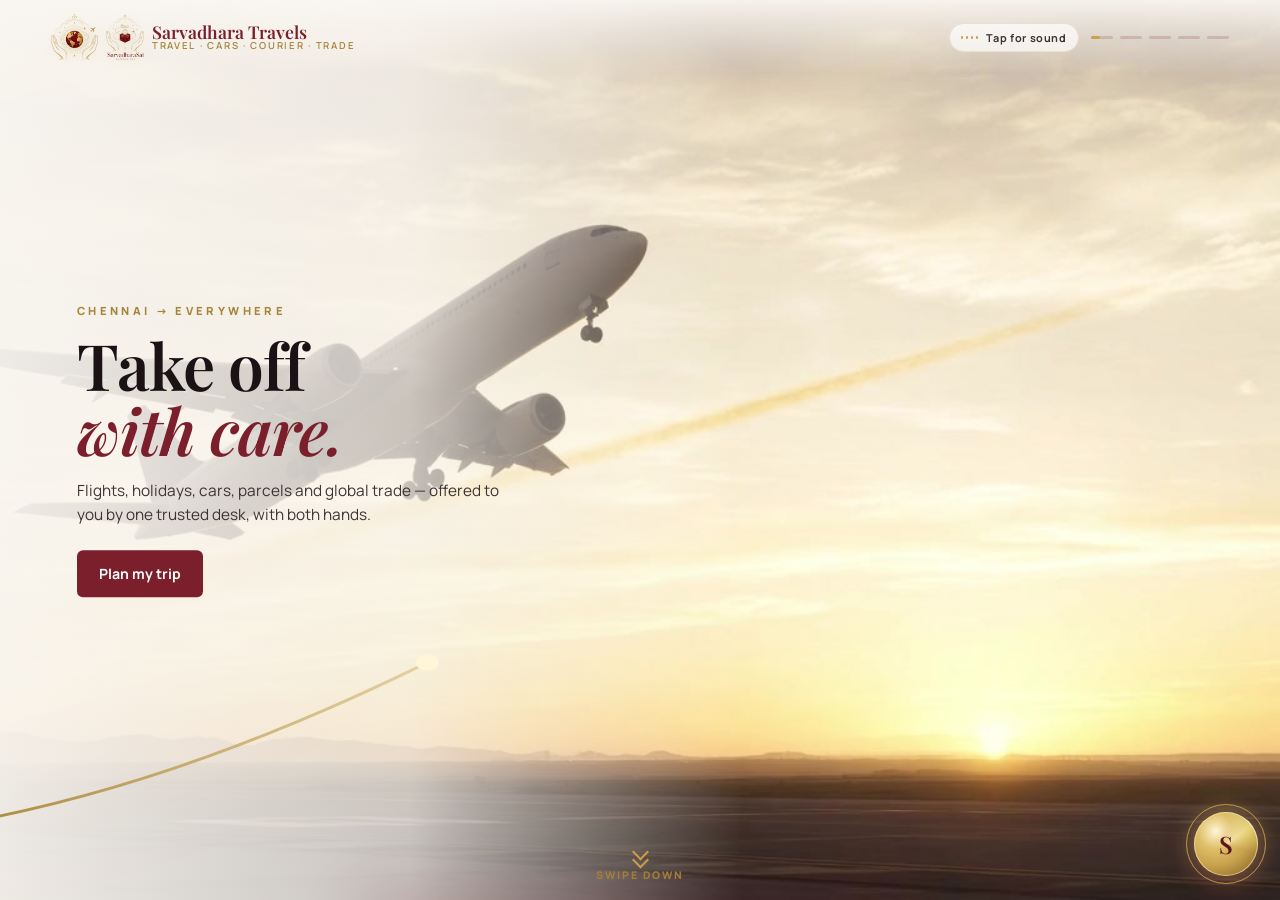
==== commit ecc7d52a: "Final scene: restore brand captions (Holding all your journeys...), stronger name contrast" ====
--- a/index.html
+++ b/index.html
@@ -107,7 +107,7 @@
 #spark{fill:#fff6d8;filter:drop-shadow(0 0 10px #e0c06a) drop-shadow(0 0 22px #c9a24d)}
 .fin .veil{background:radial-gradient(60% 50% at 50% 50%,rgba(250,247,242,0),rgba(250,247,242,.6))}
 .fin .copy{left:0;right:0;top:auto;bottom:9vh;transform:none;margin:auto;text-align:center;max-width:none}
-.fin-name{font-family:var(--display);font-size:clamp(3rem,8vw,6.4rem);font-weight:600;background:linear-gradient(100deg,#a6853a,#c9a24d 45%,#fff3cf 55%,#a6853a);background-size:250% 100%;-webkit-background-clip:text;background-clip:text;color:transparent;animation:sh 4s linear infinite}@keyframes sh{to{background-position:-250% 0}}
+.fin-name{font-family:var(--display);font-size:clamp(3rem,8vw,6.4rem);font-weight:600;background:linear-gradient(100deg,#7A1F2B,#8a5a2b 40%,#e0c06a 50%,#8a5a2b 60%,#7A1F2B);background-size:250% 100%;text-shadow:none;filter:drop-shadow(0 2px 10px rgba(250,247,242,.9));-webkit-background-clip:text;background-clip:text;color:transparent;animation:sh 4s linear infinite}@keyframes sh{to{background-position:-250% 0}}
 .fin-mean{display:flex;justify-content:center;gap:28px;color:var(--ink-soft);letter-spacing:.06em}.fin-mean b{font-family:var(--display);font-style:italic;color:var(--maroon);font-size:1.25rem}
 .lq{margin-top:18px;background:rgba(255,255,255,.88);backdrop-filter:blur(8px);border:1px solid var(--gold);border-radius:12px;padding:12px;max-width:420px;opacity:0;transition:opacity .8s 1.8s}.sc.on .lq{opacity:1}
 .lq-row{display:grid;grid-template-columns:1fr 1fr .8fr;gap:8px}.lq label span{display:block;font-size:.58rem;letter-spacing:.12em;text-transform:uppercase;color:var(--muted);font-weight:800}
@@ -120,7 +120,12 @@
 footer{position:fixed;left:0;right:0;bottom:0;z-index:25;background:#1a1214;color:#e8dccb;padding:26px 6vw 30px;transform:translateY(100%);transition:transform .9s cubic-bezier(.7,0,.2,1);display:flex;flex-wrap:wrap;gap:16px 40px;align-items:center;font-size:.86rem}
 body.foot footer{transform:none}footer b{font-family:var(--display);font-size:1.3rem;color:var(--gold-bright);font-weight:600}footer a{color:var(--gold-bright);font-weight:700;text-decoration:none;margin-right:16px}
 footer form{display:flex;flex-wrap:wrap;gap:8px;flex-basis:100%}footer input{flex:1 1 160px;background:#2a1f21;border:1px solid #5c4841;border-radius:6px;padding:11px;color:#fff;font:500 .86rem var(--font)}footer button{padding:11px 20px;border:0;border-radius:6px;background:var(--maroon);color:#fff;font:700 .86rem var(--font)}
-.fin .copy{background:radial-gradient(50% 60% at 50% 60%,rgba(250,247,242,.85),rgba(250,247,242,0));padding:30px 0 10px}.bk{margin:18px auto 0;max-width:760px;pointer-events:auto}.bk-t{font-size:.66rem;letter-spacing:.28em;text-transform:uppercase;color:var(--gold-deep);font-weight:800;margin-bottom:10px}
+.fin .copy{background:radial-gradient(50% 60% at 50% 60%,rgba(250,247,242,.85),rgba(250,247,242,0));padding:30px 0 10px}.fin-tag{font-family:var(--display);font-size:clamp(1.4rem,2.8vw,2.2rem);margin:10px 0 2px;color:var(--maroon)}.fin-tag em{font-style:italic}
+.fin-note{font-size:.68rem;letter-spacing:.22em;text-transform:uppercase;color:var(--muted);font-weight:700}.fin-brands{margin-top:8px;font-weight:800;letter-spacing:.16em;text-transform:uppercase;font-size:.72rem;color:var(--gold-deep)}
+.fin-personal{font-family:var(--display);font-style:italic;font-size:1.05rem;color:var(--ink-soft);margin-top:6px}
+.fc{opacity:0;transform:translateY(12px);filter:blur(4px)}.sc.on .fc{animation:wIn 1.1s cubic-bezier(.2,.8,.2,1) forwards}.sc.on .fin-tag{animation-delay:1.2s}.sc.on .fin-note{animation-delay:2s}.sc.on .fin-brands{animation-delay:2.7s}.sc.on .fin-personal{animation-delay:3.4s}.sc.on .bk{animation:wIn 1s 4s both}
+@media(max-width:820px){.fin-tag{font-size:1.35rem;margin-top:6px}.fin-note{font-size:.56rem}.fin-brands{font-size:.58rem;letter-spacing:.1em;margin-top:5px}.fin-personal{font-size:.92rem;margin-top:3px}.fin-name{font-size:2.6rem}.fin-mean{font-size:.9rem}}
+.bk{margin:18px auto 0;max-width:760px;pointer-events:auto}.bk-t{font-size:.66rem;letter-spacing:.28em;text-transform:uppercase;color:var(--gold-deep);font-weight:800;margin-bottom:10px}
 .bk-chips{display:flex;flex-wrap:wrap;justify-content:center;gap:8px}.bk-chips button{border:1px solid var(--gold);background:rgba(255,255,255,.82);backdrop-filter:blur(6px);color:var(--maroon);font:700 .8rem var(--font);padding:10px 15px;border-radius:40px;cursor:pointer;transition:.25s}.bk-chips button:hover,.bk-chips button.on{background:var(--maroon);color:#fff;border-color:var(--maroon)}
 .bk-sheet{position:fixed;left:50%;bottom:0;transform:translate(-50%,105%);width:min(560px,100%);z-index:28;background:#fffdf8;border:1px solid var(--gold);border-bottom:0;border-radius:18px 18px 0 0;box-shadow:0 -20px 60px rgba(122,31,43,.18);padding:20px 20px 24px;transition:transform .55s cubic-bezier(.2,.8,.2,1);text-align:left}
 body.bk-open .bk-sheet{transform:translate(-50%,0)}@media(max-width:820px){.bk-sheet{padding-bottom:74px}}.bk-sheet h3{font-family:var(--display);color:var(--maroon);font-size:1.5rem;font-weight:600;margin-bottom:12px}.bk-x{position:absolute;right:14px;top:12px;border:0;background:none;font-size:1.5rem;color:var(--muted);cursor:pointer}
@@ -139,7 +144,7 @@
 <section class="sc" data-v="scene3-courier" data-t="M-5 78 C 30 70, 60 30, 70 45 C 80 60, 55 70, 60 50 C 66 30, 90 30, 105 40"><video muted playsinline preload="none"></video><div class="veil"></div><div class="copy"><p class="eyebrow">03 · SarvadharaSai Courier &amp; Cargo</p><h2>Sealed with care. <em>Delivered to the door.</em></h2><p class="lead">All top carriers in one place. Live prices in seconds, pickup from your door, tracking every kilometre.</p>
 <form class="lq" id="liveQuote" novalidate autocomplete="off"><div class="lq-row"><label><span>From PIN</span><input id="lqFrom" inputmode="numeric" maxlength="6" placeholder="600001" required></label><label><span>To PIN</span><input id="lqTo" inputmode="numeric" maxlength="6" placeholder="110001" required></label><label><span>Kg</span><input id="lqKg" type="number" min="0.1" step="0.1" value="1" required></label></div><button class="lq-go" type="submit">Get live quote</button><p class="lq-msg" id="lqMsg" aria-live="polite">Live prices from top carriers, in seconds.</p><ol class="lq-list" id="lqList"></ol></form></div></section>
 <section class="sc" data-v="scene4-ship" data-t="M105 40 C 85 55, 75 62, 60 60 S 35 70, 25 66 S 5 72, -5 70"><video muted playsinline preload="none"></video><div class="veil"></div><div class="copy"><p class="eyebrow">04 · SarvadharaSai Export · Import</p><h2>From Indian hands <em>to the world's shelves.</em></h2><p class="lead">Sourcing, documentation and freight for growing brands — spices, textiles and handicrafts, lifted onto the world stage.</p><a class="cta" href="https://wa.me/919940299543">Talk trade</a></div></section>
-<section class="sc fin" data-v="scene5-ending" data-t="M-5 70 C 20 75, 35 60, 50 42 C 65 60, 80 75, 105 70 M50 42 m-9 0 a9 9 0 1 0 18 0 a9 9 0 1 0 -18 0"><video muted playsinline preload="none"></video><div class="veil"></div><div class="copy"><h2 class="fin-name">Sarvadhara</h2><div class="fin-mean"><span><b>Sarva</b> · all</span><span><b>Dhara</b> · held</span></div><p class="lead" style="margin:12px auto 0">Every journey, held with both hands.</p><div class="bk"><p class="bk-t">Book with us · choose a service</p><div class="bk-chips" id="bkChips"><button data-k="flight">✈ Flights</button><button data-k="holiday">🌴 Holidays &amp; Tours</button><button data-k="hotel">🏨 Hotels</button><button data-k="car">🚘 Car Rental</button><button data-k="visa">🛂 Passport &amp; Visa</button><button data-k="courier">📦 Courier</button><button data-k="trade">🚢 Export · Import</button></div></div></div></section>
+<section class="sc fin" data-v="scene5-ending" data-t="M-5 70 C 20 75, 35 60, 50 42 C 65 60, 80 75, 105 70 M50 42 m-9 0 a9 9 0 1 0 18 0 a9 9 0 1 0 -18 0"><video muted playsinline preload="none"></video><div class="veil"></div><div class="copy"><h2 class="fin-name">Sarvadhara</h2><div class="fin-mean"><span><b>Sarva</b> · all</span><span><b>Dhara</b> · held</span></div><p class="fc fin-tag"><em>Holding all your journeys.</em></p><p class="fc fin-note">A meaning inspired by our name.</p><p class="fc fin-brands">Sarvadhara Travels · SarvadharaSai Enterprises</p><p class="fc fin-personal">Your next journey is in good hands.</p><div class="bk"><p class="bk-t">Book with us · choose a service</p><div class="bk-chips" id="bkChips"><button data-k="flight">✈ Flights</button><button data-k="holiday">🌴 Holidays &amp; Tours</button><button data-k="hotel">🏨 Hotels</button><button data-k="car">🚘 Car Rental</button><button data-k="visa">🛂 Passport &amp; Visa</button><button data-k="courier">📦 Courier</button><button data-k="trade">🚢 Export · Import</button></div></div></div></section>
 </main>
 <div class="bk-sheet" id="bkSheet" role="dialog" aria-label="Booking"><button class="bk-x" id="bkX" aria-label="Close">×</button><h3 id="bkH">Book</h3><form id="bkF" action="https://formsubmit.co/sarvadharatravels@gmail.com" method="POST"><input type="hidden" name="_subject" id="bkSub" value="New booking request - Sarvadhara"><input type="hidden" name="_captcha" value="false"><input type="hidden" name="_template" value="table"><input type="hidden" name="service" id="bkSvc"><input type="text" name="_honey" style="display:none" tabindex="-1" autocomplete="off"><div class="bk-g" id="bkG"></div><div class="bk-g" style="margin-top:10px"><label>Your name<input name="name" required autocomplete="name"></label><label>Phone / WhatsApp<input name="phone" type="tel" required autocomplete="tel"></label></div><button class="bk-send" type="submit">Send booking request</button><p class="bk-note">Our desk confirms the best price on WhatsApp or a call · <a href="https://wa.me/919940299543">WhatsApp now</a></p></form></div>
 <script>
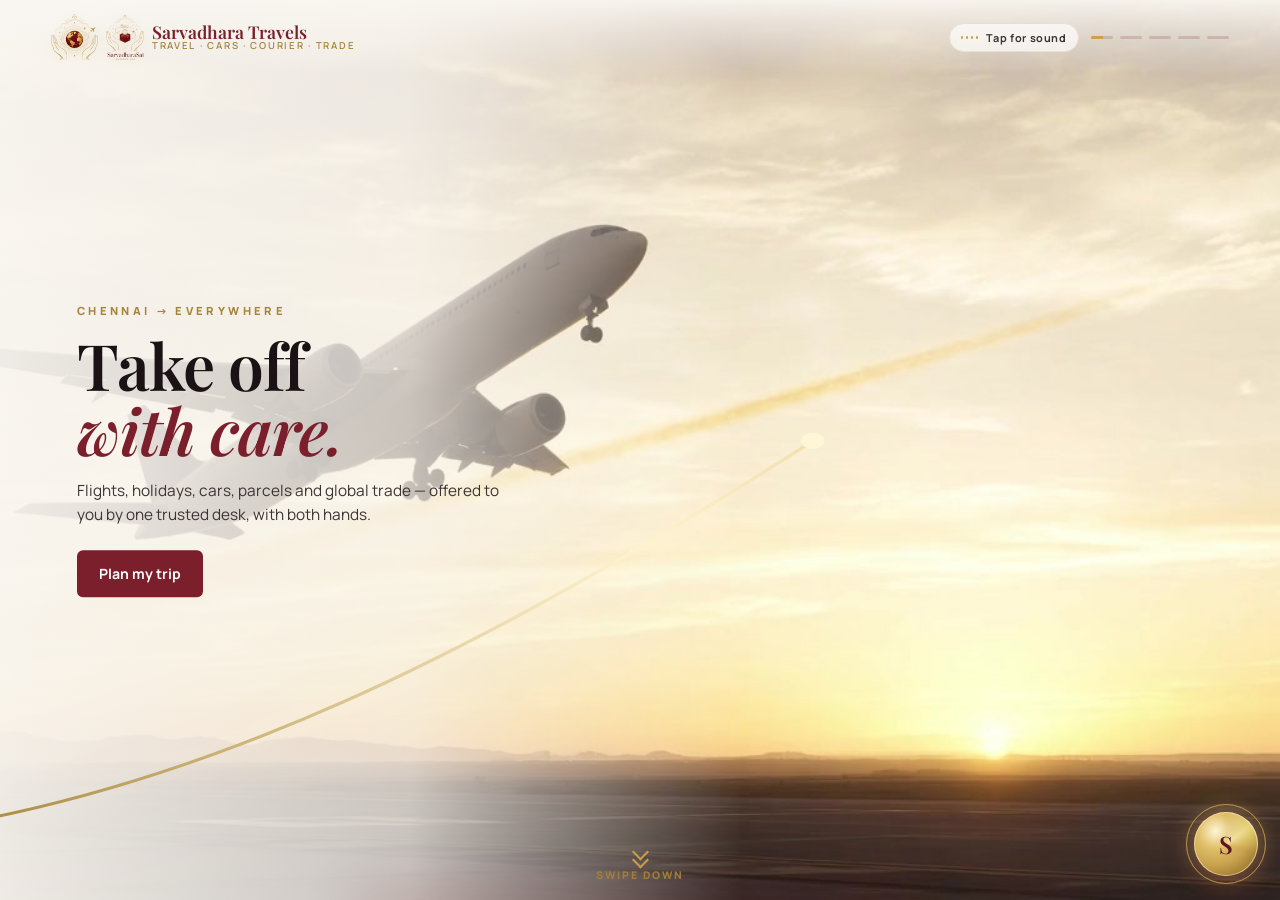
==== commit 15f02a08: "Fix sound: first tap turns sound on, button no longer toggles it off" ====
--- a/index.html
+++ b/index.html
@@ -194,14 +194,14 @@
 document.addEventListener('input',()=>held=performance.now());
 document.addEventListener('visibilitychange',()=>{const v=S[cur]&&S[cur].querySelector('video');if(!v)return;document.hidden?v.pause():(!v.ended&&v.play().catch(()=>{}))});
 const sb=document.getElementById('snd');let snd=localStorage.getItem('sv-sound')!=='off',unl=false,quiet=false;
-const hush=()=>{if(quiet)return;quiet=true;S.forEach(s=>{const v=s.querySelector('video');const f=setInterval(()=>{v.volume=Math.max(0,v.volume-.1);if(v.volume<=0){clearInterval(f);v.muted=true}},40)});sui()};
+const hush=()=>{if(quiet)return;quiet=true;S.forEach(s=>{const v=s.querySelector('video');let n=0;const f=setInterval(()=>{n++;try{v.volume=Math.max(0,v.volume-.1)}catch(e){}if(v.volume<=0||n>12){clearInterval(f);v.muted=true;v.volume=1}},40)});sui()};
 document.addEventListener('focusin',e=>{if(e.target.matches('input,textarea,select'))hush()});
 document.addEventListener('click',e=>{if(e.target.closest('.bk-chips button,.cta,.lq-go,.lq-list a,footer a,footer button,a[href*="wa.me"],a[href*="tel:"],a[href*="book"],a[href*=".html"],#sarathi,.sarathi,[class*=sarathi]'))hush()},true);
 new MutationObserver(()=>{if(B.classList.contains('foot'))hush()}).observe(B,{attributes:true,attributeFilter:['class']});
 const sui=()=>{sb.classList.toggle('off',!snd);sb.classList.toggle('wait',snd&&!unl);sb.querySelector('span').textContent=(!snd||quiet)?'Sound off':unl?'Sound on':'Tap for sound';sb.classList.toggle('off',!snd||quiet);sb.setAttribute('aria-pressed',snd)};
-window.__applySnd=()=>{S.forEach((s,j)=>{const v=s.querySelector('video');v.muted=!(snd&&unl&&!quiet&&j===cur);v.volume=1})};
-const unlock=()=>{if(unl)return;unl=true;sui();__applySnd()};['pointerdown','touchend','keydown','wheel'].forEach(t=>addEventListener(t,unlock,{once:false,passive:true}));
-sb.addEventListener('click',e=>{e.stopPropagation();if(!unl){unl=true}else if(quiet){quiet=false;snd=true}else{snd=!snd;localStorage.setItem('sv-sound',snd?'on':'off')}sui();__applySnd()});sui();
+window.__applySnd=()=>{S.forEach((s,j)=>{const v=s.querySelector('video');const on=snd&&unl&&!quiet&&j===cur;v.muted=!on;v.volume=1;if(on&&v.paused&&!v.ended){const p=v.play();p&&p.catch(()=>{v.muted=true;v.play().catch(()=>{})})}})};
+const unlock=e=>{if(unl||(e&&e.target&&e.target.closest&&e.target.closest('#snd')))return;unl=true;sui();__applySnd()};['pointerup','touchend','click','keydown'].forEach(t=>addEventListener(t,unlock,{passive:true}));
+sb.addEventListener('click',e=>{e.stopPropagation();if(!unl){unl=true;snd=true;quiet=false}else if(quiet||!snd){quiet=false;snd=true}else{snd=false}localStorage.setItem('sv-sound',snd?'on':'off');sui();__applySnd()});sui();
 go(0)})();
 </script>
 <script>
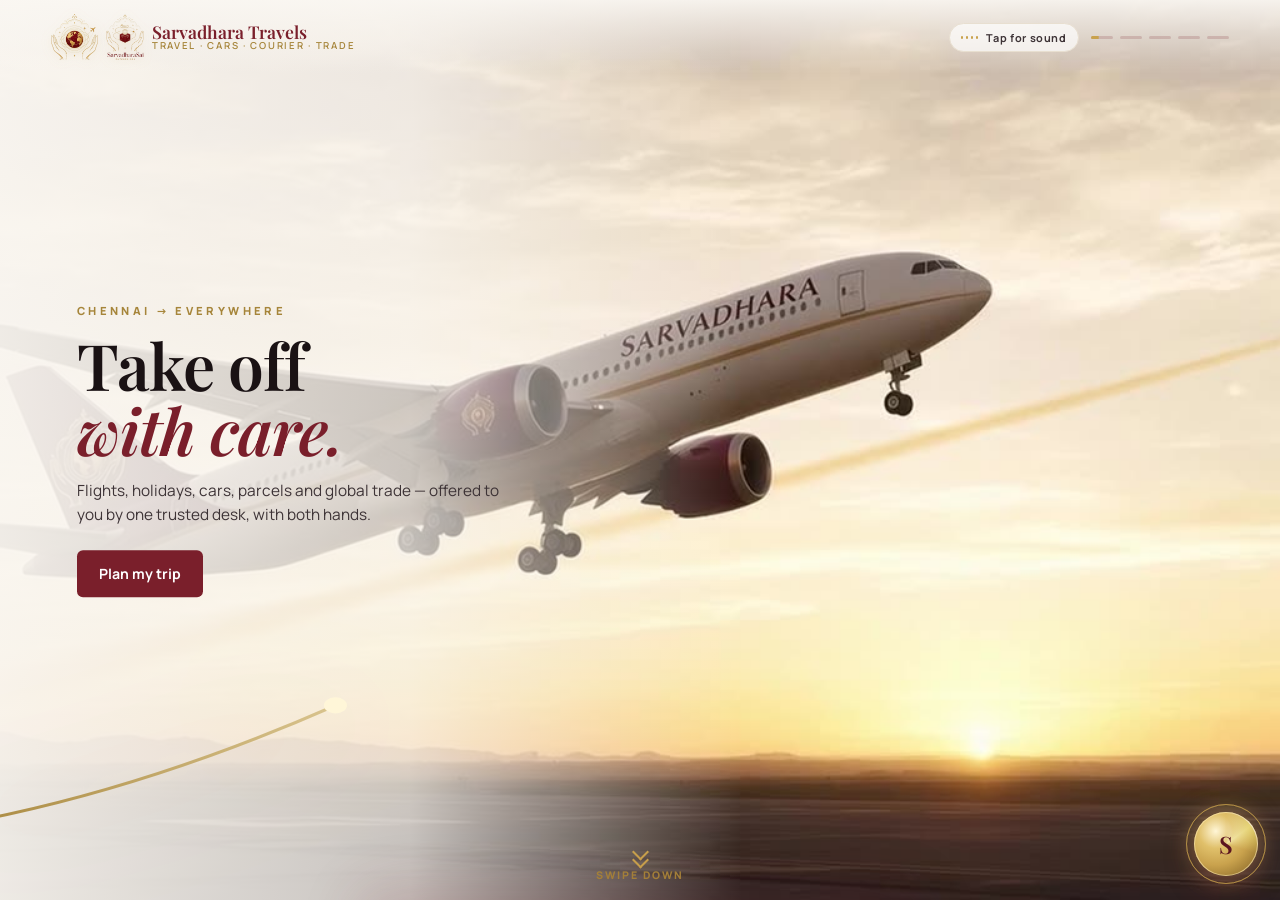
==== commit 8adc7f65: "Branded Sarvadhara livery on plane, car, courier and ship scenes" ====
--- a/index.html
+++ b/index.html
@@ -170,9 +170,9 @@
 (()=>{const S=[...document.querySelectorAll('.sc')],N=S.length,dots=document.getElementById('dots'),tp=document.getElementById('tp'),sp=document.getElementById('spark'),B=document.body;
 const mob=matchMedia('(max-aspect-ratio:1/1)').matches,suf=mob?'-mobile.mp4':'-web.mp4';
 S.forEach((s,i)=>{dots.insertAdjacentHTML('beforeend','<i><b></b></i>');s.querySelectorAll('h1,h2:not(.fin-name)').forEach(h=>{let k=0;const wrap=n=>{[...n.childNodes].forEach(c=>{if(c.nodeType==3){const f=document.createDocumentFragment();c.textContent.split(/(\s+)/).forEach(t=>{if(!t.trim()){f.append(t);return}const w=document.createElement('span');w.className='w';w.style.setProperty('--i',k++);w.textContent=t;f.append(w)});c.replaceWith(f)}else wrap(c)})};wrap(h)});
- const v=s.querySelector('video');v.poster='preview/media/'+s.dataset.v+'-poster.jpg';v.addEventListener('ended',()=>{if(cur===i)auto()})});
+ const v=s.querySelector('video');v.poster='preview/media/'+s.dataset.v+'-poster.jpg?v=2';v.addEventListener('ended',()=>{if(cur===i)auto()})});
 const bars=[...dots.querySelectorAll('b')];let cur=-1,lock=0,raf=0,foot=false;
-const load=i=>{const v=S[i]&&S[i].querySelector('video');if(v&&!v.src){v.src='preview/media/'+S[i].dataset.v+suf;v.preload='auto';v.load()}};
+const load=i=>{const v=S[i]&&S[i].querySelector('video');if(v&&!v.src){v.src='preview/media/'+S[i].dataset.v+suf+'?v=2';v.preload='auto';v.load()}};
 function draw(i){cancelAnimationFrame(raf);tp.setAttribute('d',S[i].dataset.t);const L=tp.getTotalLength();tp.style.strokeDasharray=L;const v=S[i].querySelector('video'),t0=performance.now();
  const step=now=>{const d=(v.duration&&!isNaN(v.duration))?v.duration*1000:8000,p=Math.min(1,Math.max(v.currentTime*1000,(now-t0)*.98)/d),e=p<.5?2*p*p:1-Math.pow(-2*p+2,2)/2;
   tp.style.strokeDashoffset=L*(1-e);const pt=tp.getPointAtLength(L*e);sp.setAttribute('cx',pt.x);sp.setAttribute('cy',pt.y);bars.forEach((b,j)=>b.style.transform='scaleX('+(j<i?1:j==i?p:0)+')');if(p<1)raf=requestAnimationFrame(step)};raf=requestAnimationFrame(step)}
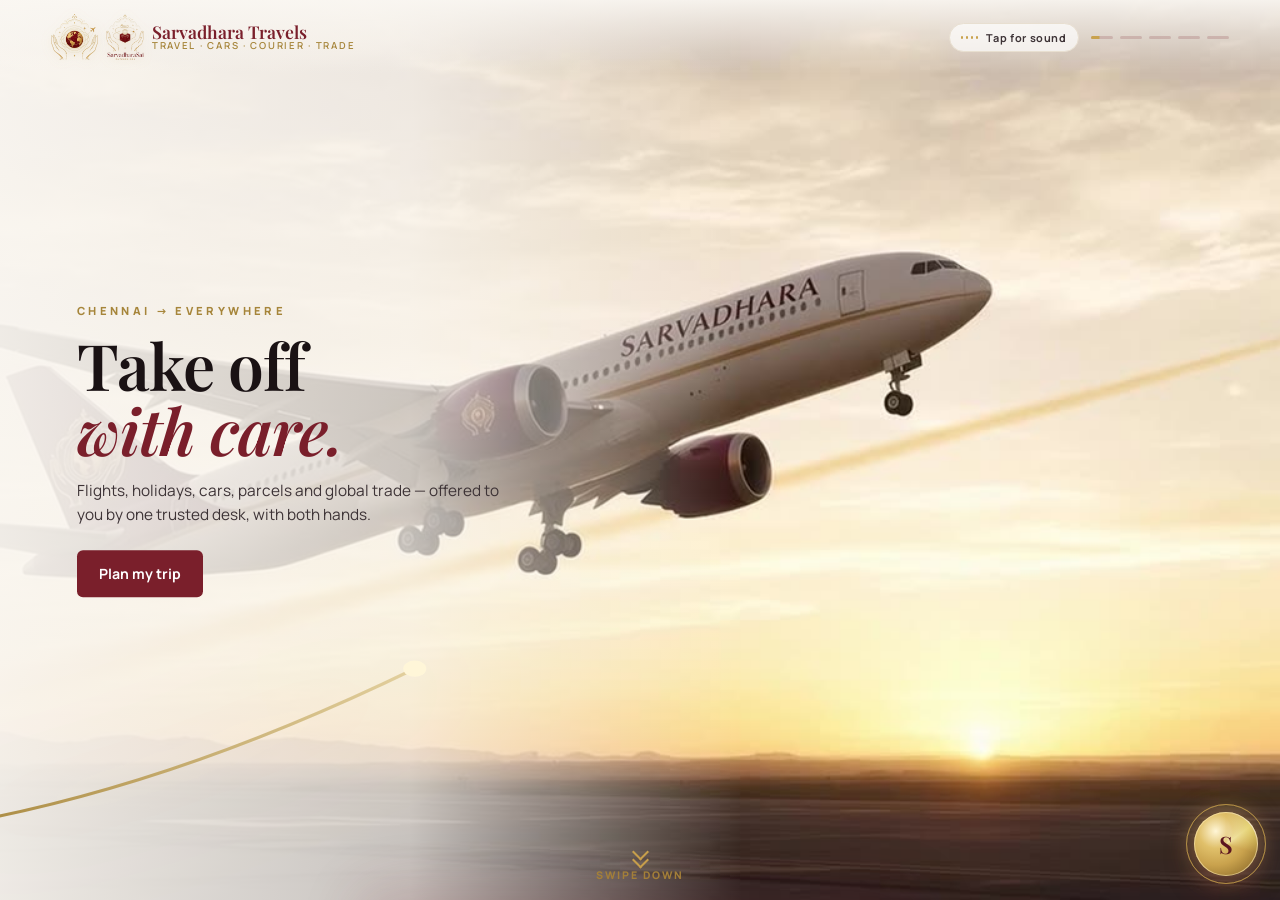
==== commit a82ba131: "Homepage footer: Travel info/Courier/Export links + Udyam line; SEO: sitemap adds courier & card, no" ====
--- a/index.html
+++ b/index.html
@@ -119,7 +119,7 @@
 body.end .swipehint{opacity:0}@media(max-width:820px){body.s3 .swipehint{opacity:0}}
 footer{position:fixed;left:0;right:0;bottom:0;z-index:25;background:#1a1214;color:#e8dccb;padding:26px 6vw 30px;transform:translateY(100%);transition:transform .9s cubic-bezier(.7,0,.2,1);display:flex;flex-wrap:wrap;gap:16px 40px;align-items:center;font-size:.86rem}
 body.foot footer{transform:none}footer b{font-family:var(--display);font-size:1.3rem;color:var(--gold-bright);font-weight:600}footer a{color:var(--gold-bright);font-weight:700;text-decoration:none;margin-right:16px}
-footer form{display:flex;flex-wrap:wrap;gap:8px;flex-basis:100%}footer input{flex:1 1 160px;background:#2a1f21;border:1px solid #5c4841;border-radius:6px;padding:11px;color:#fff;font:500 .86rem var(--font)}footer button{padding:11px 20px;border:0;border-radius:6px;background:var(--maroon);color:#fff;font:700 .86rem var(--font)}
+footer .legal{flex-basis:100%;margin:0;font-size:.74rem;color:#b9a99a;letter-spacing:.02em}@media(max-width:820px){footer .legal{padding-right:84px}}footer form{display:flex;flex-wrap:wrap;gap:8px;flex-basis:100%}footer input{flex:1 1 160px;background:#2a1f21;border:1px solid #5c4841;border-radius:6px;padding:11px;color:#fff;font:500 .86rem var(--font)}footer button{padding:11px 20px;border:0;border-radius:6px;background:var(--maroon);color:#fff;font:700 .86rem var(--font)}
 .fin .copy{background:radial-gradient(50% 60% at 50% 60%,rgba(250,247,242,.85),rgba(250,247,242,0));padding:30px 0 10px}.fin-tag{font-family:var(--display);font-size:clamp(1.4rem,2.8vw,2.2rem);margin:10px 0 2px;color:var(--maroon)}.fin-tag em{font-style:italic}
 .fin-note{font-size:.68rem;letter-spacing:.22em;text-transform:uppercase;color:var(--muted);font-weight:700}.fin-brands{margin-top:8px;font-weight:800;letter-spacing:.16em;text-transform:uppercase;font-size:.72rem;color:var(--gold-deep)}
 .fin-personal{font-family:var(--display);font-style:italic;font-size:1.05rem;color:var(--ink-soft);margin-top:6px}
@@ -136,7 +136,7 @@
 .copy{top:auto;bottom:70px;transform:none;left:5vw;right:5vw}h1,h2{font-size:2.15rem}.lead{font-size:.9rem;margin-top:10px}.cta{margin-top:12px}
 .has-q .lead{display:none}.lq{margin-top:10px;padding:10px}.lq-list{max-height:130px}.brand img+img,.brand small{display:none}.dots i{width:12px}}
 </style></head><body>
-<nav><a class="brand" href=""><img src="3d/img/logo-emblem-t.png" alt="Sarvadhara Travels"><img src="3d/img/enterprises-logo-t.png" alt="SarvadharaSai Enterprises"><span>Sarvadhara Travels<small>Travel · Cars · Courier · Trade</small></span></a><div style="display:flex;align-items:center;gap:12px"><button class="snd" id="snd" aria-pressed="true"><i></i><i></i><i></i><i></i><span>Sound on</span></button><div class="dots" id="dots"></div></div></nav>
+<nav><a class="brand" href="/"><img src="3d/img/logo-emblem-t.png" alt="Sarvadhara Travels"><img src="3d/img/enterprises-logo-t.png" alt="SarvadharaSai Enterprises"><span>Sarvadhara Travels<small>Travel · Cars · Courier · Trade</small></span></a><div style="display:flex;align-items:center;gap:12px"><button class="snd" id="snd" aria-pressed="true"><i></i><i></i><i></i><i></i><span>Sound on</span></button><div class="dots" id="dots"></div></div></nav>
 <svg id="thread" viewBox="0 0 100 100" preserveAspectRatio="none" aria-hidden="true"><defs><linearGradient id="gg" x1="0" x2="1"><stop offset="0" stop-color="#a6853a"/><stop offset=".5" stop-color="#fff3cf"/><stop offset="1" stop-color="#c9a24d"/></linearGradient></defs><path id="tp" d=""/><circle id="spark" r="0.9"/></svg>
 <main id="reel">
 <section class="sc" data-v="scene1-flight" data-t="M-5 92 C 25 85, 55 60, 105 8"><video muted playsinline preload="none"></video><div class="veil"></div><div class="copy"><p class="eyebrow">Chennai → Everywhere</p><h1>Take off <em>with care.</em></h1><p class="lead">Flights, holidays, cars, parcels and global trade — offered to you by one trusted desk, with both hands.</p><a class="cta" href="https://wa.me/919940299543">Plan my trip</a></div></section>
@@ -164,8 +164,9 @@
 })();
 </script>
 <div class="swipehint" id="hint"><i></i><i></i><span>Swipe down</span></div>
-<footer id="foot"><div><b>Every journey starts with a hello.</b><p>Flights, car rentals, parcels or global trade — tell our desk what you have in mind.</p></div><div><a href="tel:+919940299543">Call +91 99402 99543</a><a href="https://wa.me/919940299543">WhatsApp</a><a href="mailto:sarvadharatravels@gmail.com">Email</a><a href="terms.html">Terms</a></div>
-<form action="https://formsubmit.co/sarvadharatravels@gmail.com" method="POST"><input type="hidden" name="_subject" value="New enquiry - Sarvadhara Travels"><input type="hidden" name="_captcha" value="false"><input type="hidden" name="_template" value="table"><input type="hidden" name="enquiry_type" value="Homepage enquiry"><input name="name" placeholder="Your name" required><input name="phone" type="tel" placeholder="Phone / WhatsApp" required><input name="message" placeholder="Flights, car, courier or trade?"><button type="submit">Send enquiry</button></form></footer>
+<footer id="foot"><div><b>Every journey starts with a hello.</b><p>Flights, car rentals, parcels or global trade — tell our desk what you have in mind.</p></div><div><a href="tel:+919940299543">Call +91 99402 99543</a><a href="https://wa.me/919940299543">WhatsApp</a><a href="mailto:sarvadharatravels@gmail.com">Email</a><a href="travel-info.html">Travel info</a><a href="courier.html">Courier</a><a href="export-import.html">Export &amp; Import</a><a href="terms.html">Terms</a></div>
+<form action="https://formsubmit.co/sarvadharatravels@gmail.com" method="POST"><input type="hidden" name="_subject" value="New enquiry - Sarvadhara Travels"><input type="hidden" name="_captcha" value="false"><input type="hidden" name="_template" value="table"><input type="hidden" name="enquiry_type" value="Homepage enquiry"><input name="name" placeholder="Your name" required><input name="phone" type="tel" placeholder="Phone / WhatsApp" required><input name="message" placeholder="Flights, car, courier or trade?"><button type="submit">Send enquiry</button></form><p class="legal">© <span id="fy">2026</span> Sarvadhara Travels (SarvadharaSai Enterprises) · Udyam: UDYAM-TN-34-0125107 · Chennai.</p></footer>
+<script>document.getElementById("fy").textContent=new Date().getFullYear()</script>
 <script>
 (()=>{const S=[...document.querySelectorAll('.sc')],N=S.length,dots=document.getElementById('dots'),tp=document.getElementById('tp'),sp=document.getElementById('spark'),B=document.body;
 const mob=matchMedia('(max-aspect-ratio:1/1)').matches,suf=mob?'-mobile.mp4':'-web.mp4';
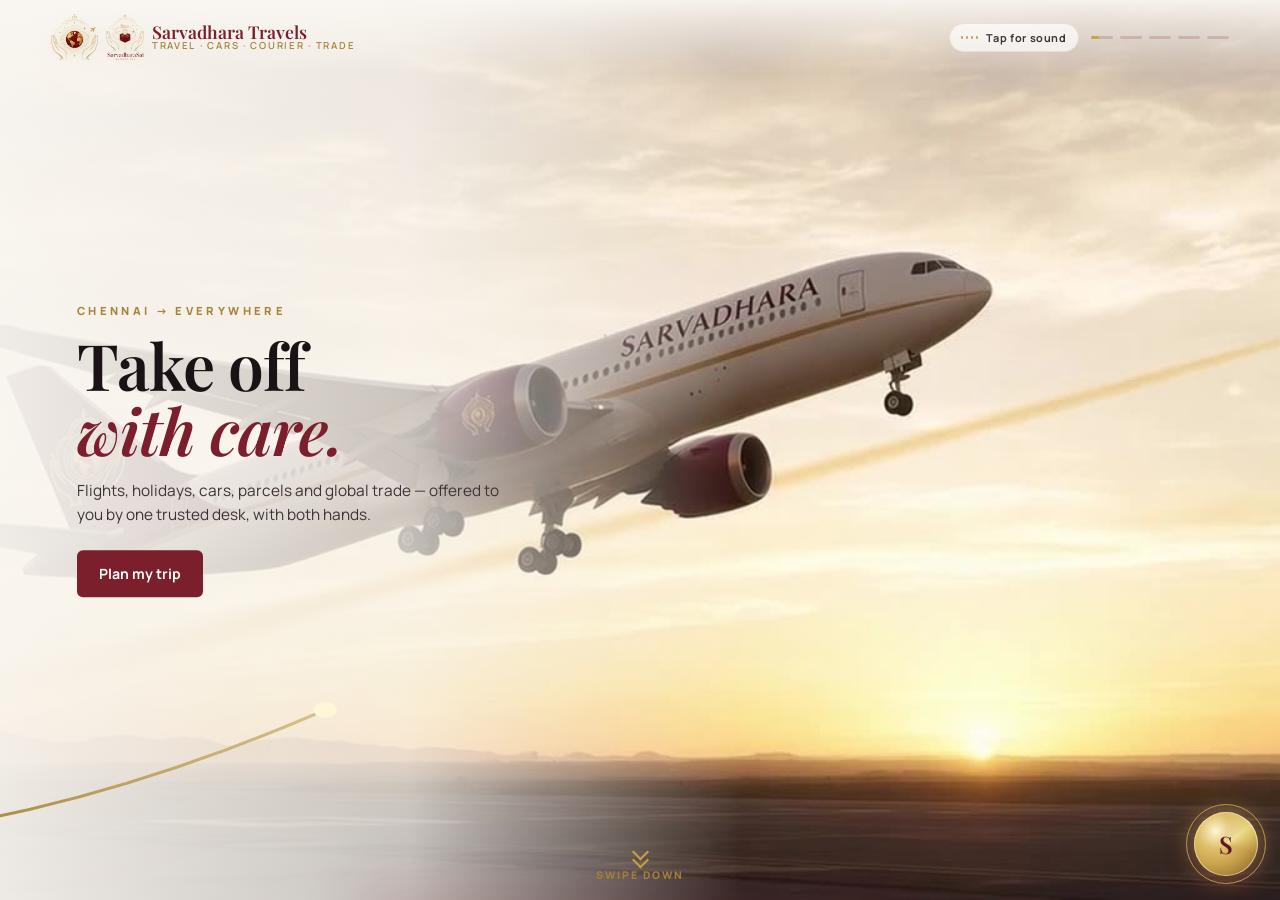
==== commit 9675b211: "Add Privacy, Refund & Cancellation and Contact pages for payment-gateway onboarding Link Terms, Priv" ====
--- a/index.html
+++ b/index.html
@@ -164,7 +164,7 @@
 })();
 </script>
 <div class="swipehint" id="hint"><i></i><i></i><span>Swipe down</span></div>
-<footer id="foot"><div><b>Every journey starts with a hello.</b><p>Flights, car rentals, parcels or global trade — tell our desk what you have in mind.</p></div><div><a href="tel:+919940299543">Call +91 99402 99543</a><a href="https://wa.me/919940299543">WhatsApp</a><a href="mailto:sarvadharatravels@gmail.com">Email</a><a href="travel-info.html">Travel info</a><a href="courier.html">Courier</a><a href="export-import.html">Export &amp; Import</a><a href="terms.html">Terms</a></div>
+<footer id="foot"><div><b>Every journey starts with a hello.</b><p>Flights, car rentals, parcels or global trade — tell our desk what you have in mind.</p></div><div><a href="tel:+919940299543">Call +91 99402 99543</a><a href="https://wa.me/919940299543">WhatsApp</a><a href="mailto:sarvadharatravels@gmail.com">Email</a><a href="travel-info.html">Travel info</a><a href="courier.html">Courier</a><a href="export-import.html">Export &amp; Import</a><a href="terms.html">Terms</a><a href="privacy.html">Privacy</a><a href="refund.html">Refund &amp; Cancellation</a><a href="contact.html">Contact</a></div>
 <form action="https://formsubmit.co/sarvadharatravels@gmail.com" method="POST"><input type="hidden" name="_subject" value="New enquiry - Sarvadhara Travels"><input type="hidden" name="_captcha" value="false"><input type="hidden" name="_template" value="table"><input type="hidden" name="enquiry_type" value="Homepage enquiry"><input name="name" placeholder="Your name" required><input name="phone" type="tel" placeholder="Phone / WhatsApp" required><input name="message" placeholder="Flights, car, courier or trade?"><button type="submit">Send enquiry</button></form><p class="legal">© <span id="fy">2026</span> Sarvadhara Travels (SarvadharaSai Enterprises) · Udyam: UDYAM-TN-34-0125107 · Chennai.</p></footer>
 <script>document.getElementById("fy").textContent=new Date().getFullYear()</script>
 <script>
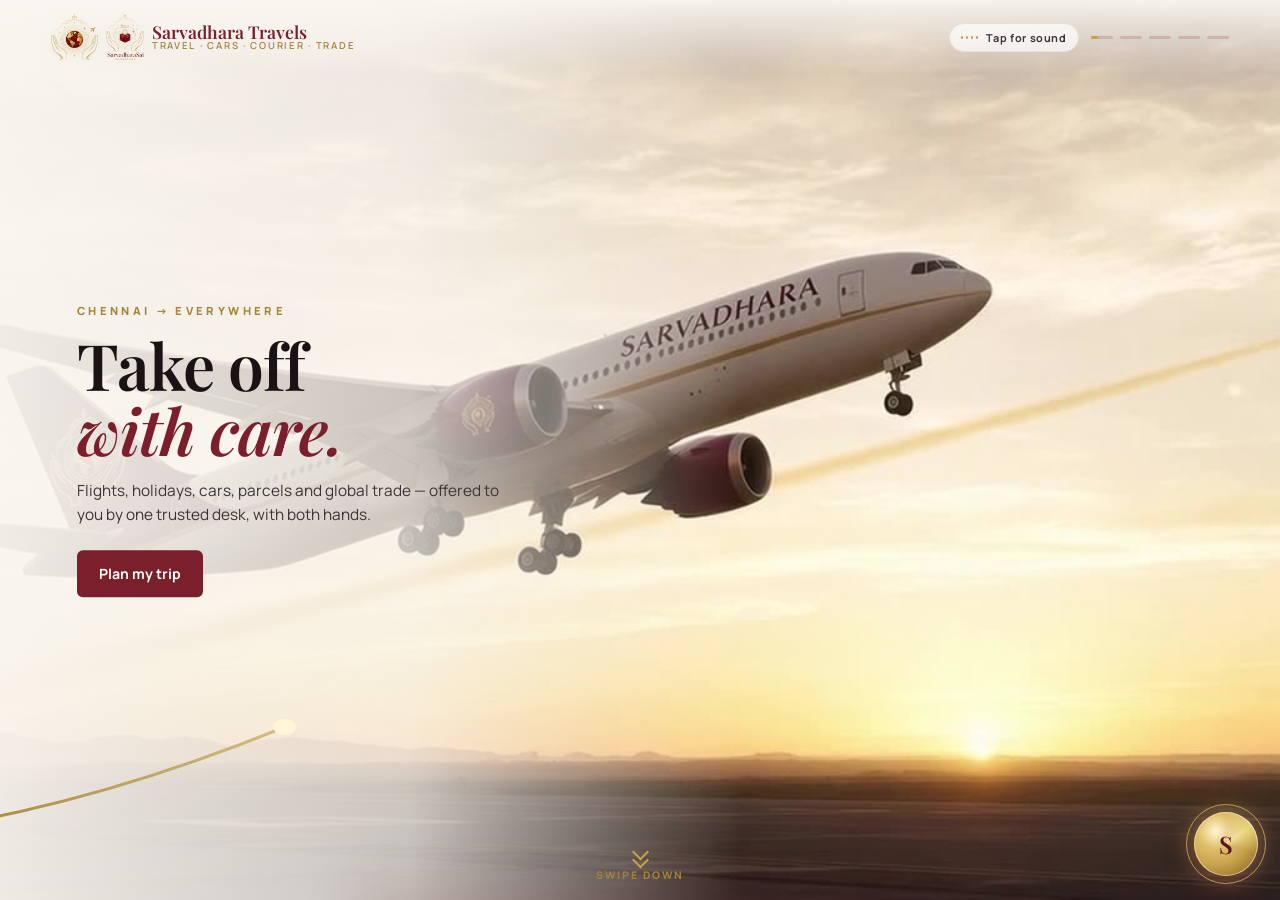
==== commit a241ac69: "Strengthen Terms: Passenger Names section and broader agency protections Keep all previously agreed " ====
--- a/index.html
+++ b/index.html
@@ -130,7 +130,7 @@
 .bk-sheet{position:fixed;left:50%;bottom:0;transform:translate(-50%,105%);width:min(560px,100%);z-index:28;background:#fffdf8;border:1px solid var(--gold);border-bottom:0;border-radius:18px 18px 0 0;box-shadow:0 -20px 60px rgba(122,31,43,.18);padding:20px 20px 24px;transition:transform .55s cubic-bezier(.2,.8,.2,1);text-align:left}
 body.bk-open .bk-sheet{transform:translate(-50%,0)}@media(max-width:820px){.bk-sheet{padding-bottom:74px}}.bk-sheet h3{font-family:var(--display);color:var(--maroon);font-size:1.5rem;font-weight:600;margin-bottom:12px}.bk-x{position:absolute;right:14px;top:12px;border:0;background:none;font-size:1.5rem;color:var(--muted);cursor:pointer}
 .bk-g{display:grid;grid-template-columns:1fr 1fr;gap:10px}.bk-g label{font-size:.6rem;letter-spacing:.12em;text-transform:uppercase;color:var(--muted);font-weight:800}.bk-g input,.bk-g select{display:block;width:100%;margin-top:3px;border:0;border-bottom:1px solid var(--line);background:transparent;font:600 .92rem var(--font);color:var(--ink);padding:6px 0;outline:none}.bk-g input:focus{border-color:var(--gold)}.bk-g .w2{grid-column:1/-1}
-.bk-send{width:100%;margin-top:16px;padding:13px;border:0;border-radius:6px;background:var(--maroon);color:#fff;font:700 .9rem var(--font);cursor:pointer}.bk-note{font-size:.72rem;color:var(--muted);margin-top:8px;text-align:center}.bk-note a{color:var(--maroon);font-weight:700}
+.bk-send{width:100%;margin-top:16px;padding:13px;border:0;border-radius:6px;background:var(--maroon);color:#fff;font:700 .9rem var(--font);cursor:pointer}.bk-sheet{max-height:min(92dvh,100%);overflow:auto}.bk-note{font-size:.72rem;color:var(--muted);margin-top:8px;text-align:center;line-height:1.55;max-width:100%}.bk-note a{color:var(--maroon);font-weight:700}
 @media(max-width:820px){.fin .copy{bottom:64px}.fin-name{font-size:2.9rem}.bk{margin-top:12px}.bk-chips button{font-size:.72rem;padding:8px 11px}.fin .lead{display:none}}
 @media (max-width:820px){.sc .veil{background:linear-gradient(0deg,rgba(250,247,242,.97) 0%,rgba(250,247,242,.88) 38%,rgba(250,247,242,0) 62%)}
 .copy{top:auto;bottom:70px;transform:none;left:5vw;right:5vw}h1,h2{font-size:2.15rem}.lead{font-size:.9rem;margin-top:10px}.cta{margin-top:12px}
@@ -146,7 +146,8 @@
 <section class="sc" data-v="scene4-ship" data-t="M105 40 C 85 55, 75 62, 60 60 S 35 70, 25 66 S 5 72, -5 70"><video muted playsinline preload="none"></video><div class="veil"></div><div class="copy"><p class="eyebrow">04 · SarvadharaSai Export · Import</p><h2>From Indian hands <em>to the world's shelves.</em></h2><p class="lead">Sourcing, documentation and freight for growing brands — spices, textiles and handicrafts, lifted onto the world stage.</p><a class="cta" href="https://wa.me/919940299543">Talk trade</a></div></section>
 <section class="sc fin" data-v="scene5-ending" data-t="M-5 70 C 20 75, 35 60, 50 42 C 65 60, 80 75, 105 70 M50 42 m-9 0 a9 9 0 1 0 18 0 a9 9 0 1 0 -18 0"><video muted playsinline preload="none"></video><div class="veil"></div><div class="copy"><h2 class="fin-name">Sarvadhara</h2><div class="fin-mean"><span><b>Sarva</b> · all</span><span><b>Dhara</b> · held</span></div><p class="fc fin-tag"><em>Holding all your journeys.</em></p><p class="fc fin-note">A meaning inspired by our name.</p><p class="fc fin-brands">Sarvadhara Travels · SarvadharaSai Enterprises</p><p class="fc fin-personal">Your next journey is in good hands.</p><div class="bk"><p class="bk-t">Book with us · choose a service</p><div class="bk-chips" id="bkChips"><button data-k="flight">✈ Flights</button><button data-k="holiday">🌴 Holidays &amp; Tours</button><button data-k="hotel">🏨 Hotels</button><button data-k="car">🚘 Car Rental</button><button data-k="visa">🛂 Passport &amp; Visa</button><button data-k="courier">📦 Courier</button><button data-k="trade">🚢 Export · Import</button></div></div></div></section>
 </main>
-<div class="bk-sheet" id="bkSheet" role="dialog" aria-label="Booking"><button class="bk-x" id="bkX" aria-label="Close">×</button><h3 id="bkH">Book</h3><form id="bkF" action="https://formsubmit.co/sarvadharatravels@gmail.com" method="POST"><input type="hidden" name="_subject" id="bkSub" value="New booking request - Sarvadhara"><input type="hidden" name="_captcha" value="false"><input type="hidden" name="_template" value="table"><input type="hidden" name="service" id="bkSvc"><input type="text" name="_honey" style="display:none" tabindex="-1" autocomplete="off"><div class="bk-g" id="bkG"></div><div class="bk-g" style="margin-top:10px"><label>Your name<input name="name" required autocomplete="name"></label><label>Phone / WhatsApp<input name="phone" type="tel" required autocomplete="tel"></label></div><button class="bk-send" type="submit">Send booking request</button><p class="bk-note">Our desk confirms the best price on WhatsApp or a call · <a href="https://wa.me/919940299543">WhatsApp now</a></p></form></div>
+<div class="bk-sheet" id="bkSheet" role="dialog" aria-label="Booking"><button class="bk-x" id="bkX" aria-label="Close">×</button><h3 id="bkH">Book</h3><form id="bkF" action="https://formsubmit.co/sarvadharatravels@gmail.com" method="POST"><input type="hidden" name="_subject" id="bkSub" value="New booking request - Sarvadhara"><input type="hidden" name="_captcha" value="false"><input type="hidden" name="_template" value="table"><input type="hidden" name="service" id="bkSvc"><input type="text" name="_honey" style="display:none" tabindex="-1" autocomplete="off"><div class="bk-g" id="bkG"></div><div class="bk-g" style="margin-top:10px"><label>Your name<input name="name" required autocomplete="name"></label><label>Phone / WhatsApp<input name="phone" type="tel" required autocomplete="tel"></label></div><button class="bk-send" type="submit">Send booking request</button><p class="bk-note">Our desk confirms the best price on WhatsApp or a call · <a href="https://wa.me/919940299543">WhatsApp now</a></p>
+<p class="bk-note">When you book a ticket, enter names exactly as on the passport or government ID, and check the airline’s policy on long surnames and first names. These <a href="terms.html#sec-names">Terms and Conditions</a> include this requirement.</p></form></div>
 <script>
 (()=>{const F={flight:['Flight booking',[['From','from','Chennai'],['To','to','Dubai'],['Travel date','date','','date'],['Passengers','passengers','1','number']]],
 holiday:['Holidays & Tours',[['Destination','tour_destination','Kerala, Dubai, Singapore…','','w2'],['Start date','tour_start','','date'],['Travellers','tour_pax','2','number']]],
